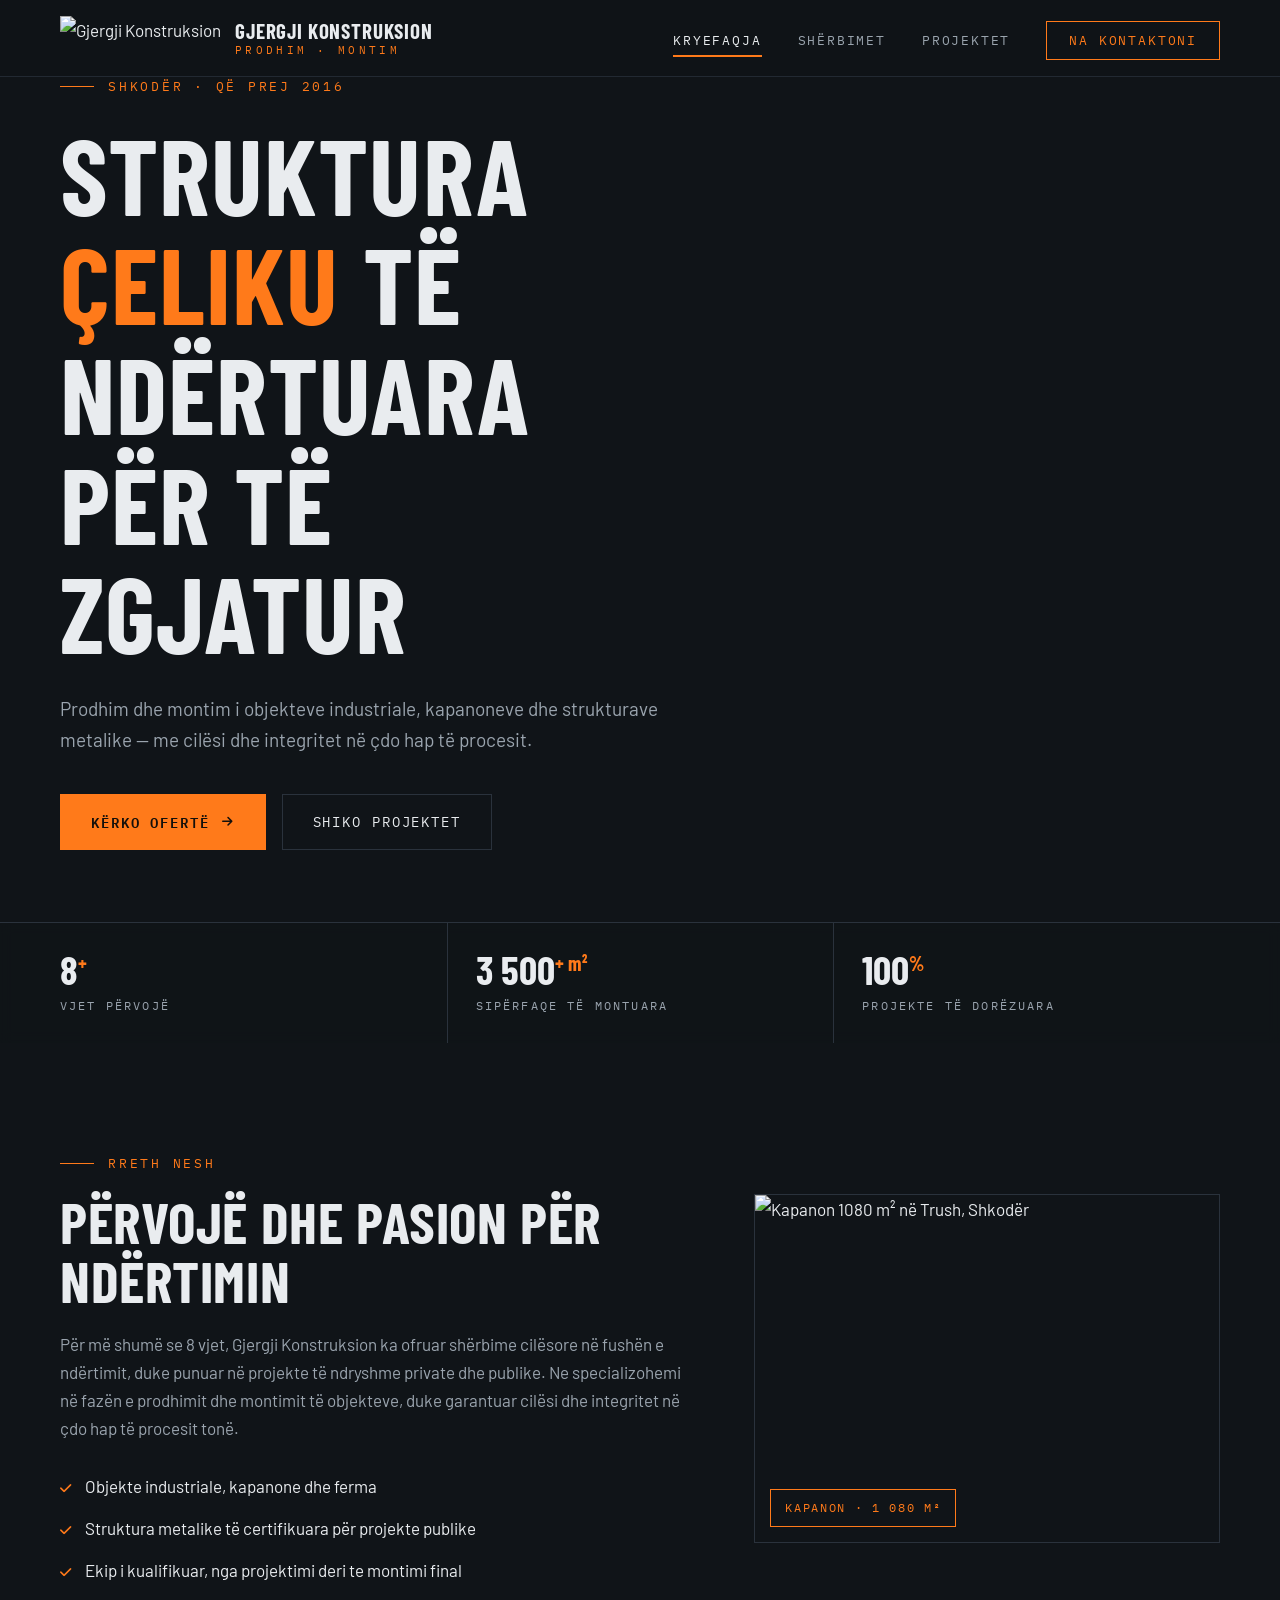
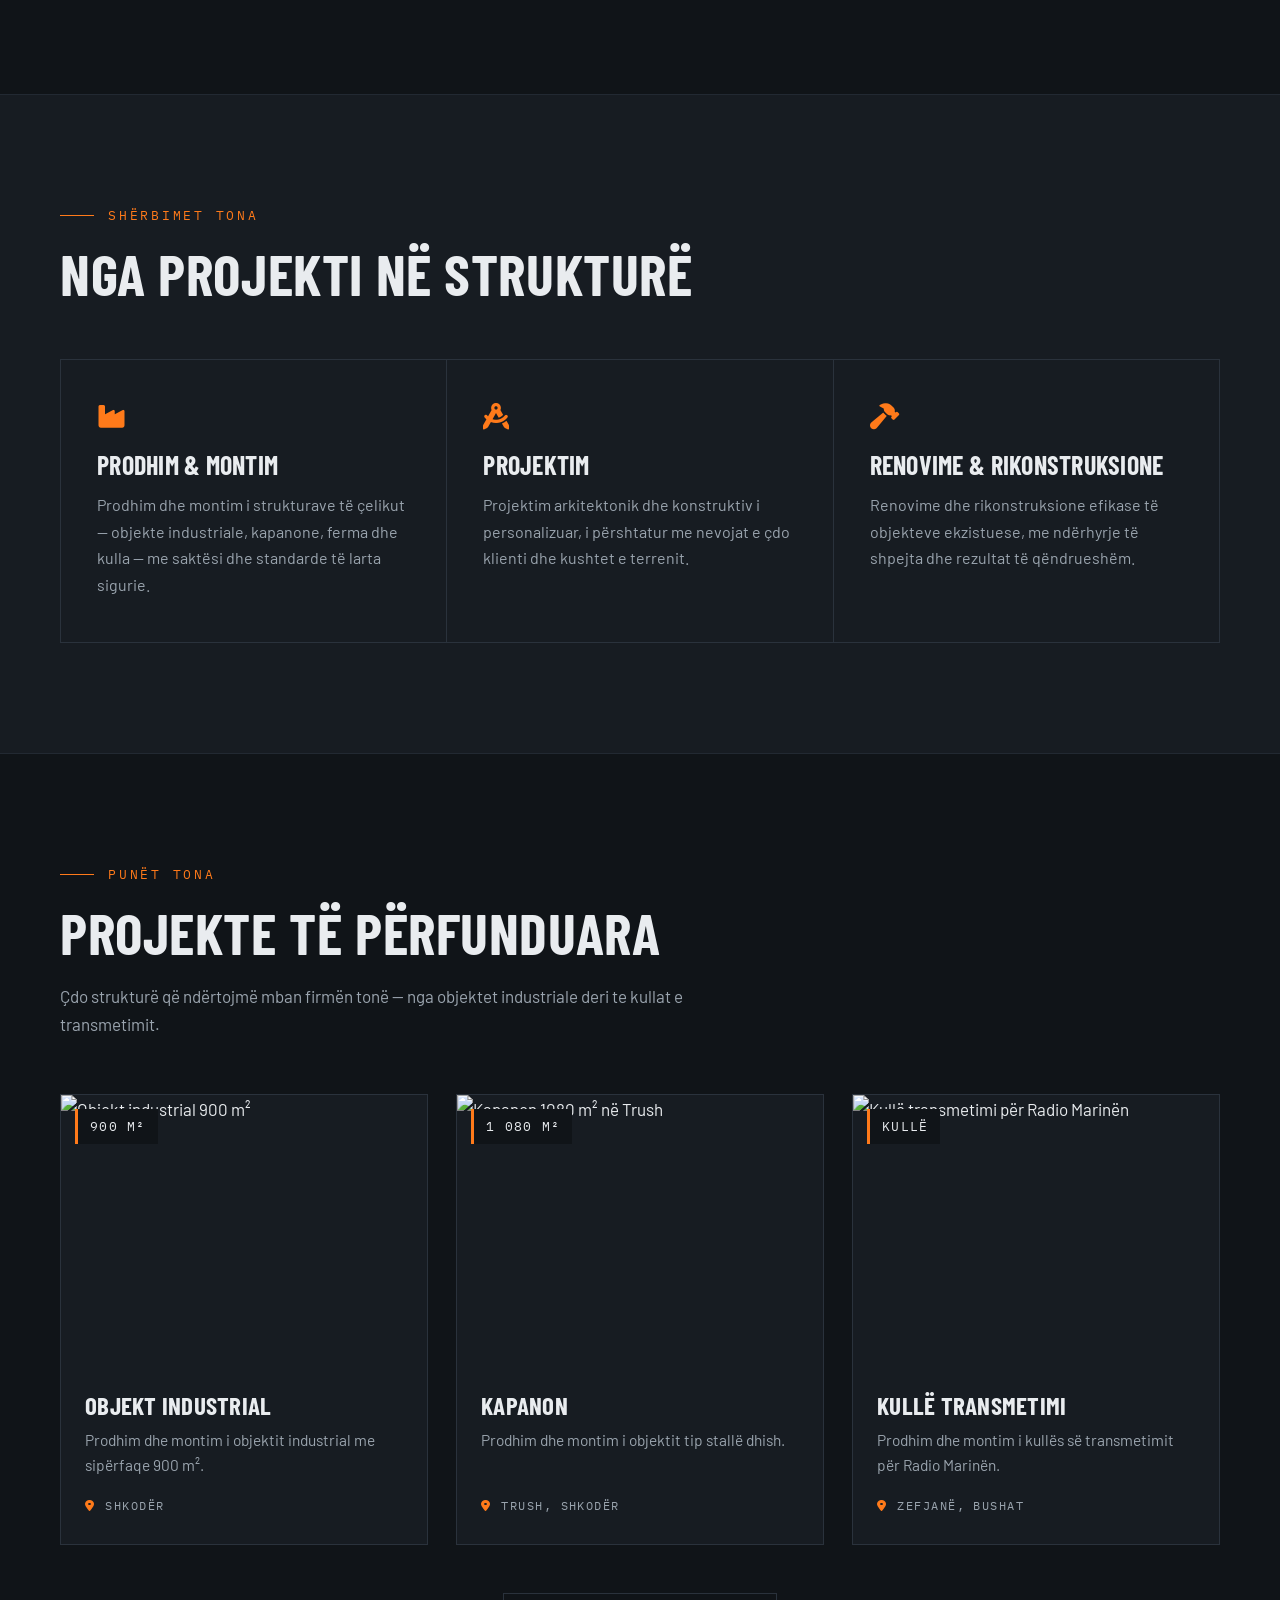
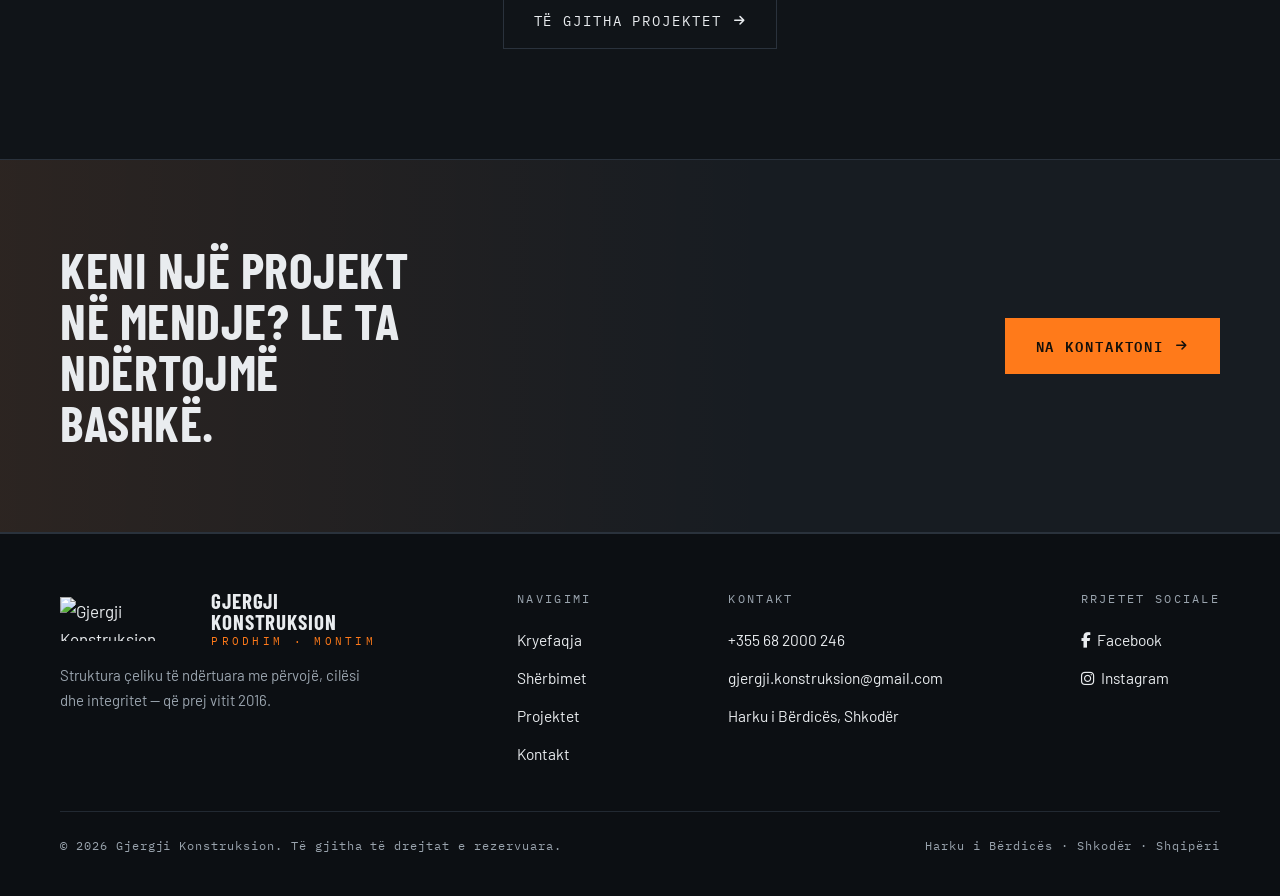
==== index.html @ b2dbdbd9 "Add files via upload" ====
<!DOCTYPE html>
<html lang="sq">
<head>
  <meta charset="UTF-8">
  <meta name="viewport" content="width=device-width, initial-scale=1.0">
  <title>Gjergji Konstruksion — Struktura Çeliku · Prodhim & Montim · Shkodër</title>
  <meta name="description" content="Gjergji Konstruksion — kompani ndërtimi me 8+ vjet përvojë në prodhimin dhe montimin e strukturave të çelikut në Shkodër dhe në gjithë Shqipërinë.">
  <link rel="icon" href="https://gjergji-konstruksion.github.io/Berdice-e-Siperme-Shkoder/logo.png">
  <link rel="preconnect" href="https://fonts.googleapis.com">
  <link rel="preconnect" href="https://fonts.gstatic.com" crossorigin>
  <link href="https://fonts.googleapis.com/css2?family=Barlow+Condensed:wght@600;700&family=Barlow:wght@400;500;600&family=IBM+Plex+Mono:wght@400;500&display=swap" rel="stylesheet">
  <link rel="stylesheet" href="https://cdnjs.cloudflare.com/ajax/libs/font-awesome/6.5.1/css/all.min.css">
  <link rel="stylesheet" href="styles.css">
</head>
<body>

<header class="site-header">
  <div class="container">
    <a class="brand" href="index.html">
      <img src="https://gjergji-konstruksion.github.io/Berdice-e-Siperme-Shkoder/logo.png" alt="Gjergji Konstruksion">
      <div class="brand-name">Gjergji Konstruksion<span>Prodhim · Montim</span></div>
    </a>
    <button class="menu-toggle" aria-label="Menu" aria-expanded="false"><i class="fas fa-bars"></i></button>
    <nav class="nav">
      <ul>
        <li><a href="index.html" class="active">Kryefaqja</a></li>
        <li><a href="index.html#sherbimet">Shërbimet</a></li>
        <li><a href="projekte.html">Projektet</a></li>
        <li><a href="kontakt.html" class="nav-cta">Na kontaktoni</a></li>
      </ul>
    </nav>
  </div>
</header>

<!-- HERO -->
<section class="hero">
  <div class="hero-bg" style="background-image:url('https://gjergji-konstruksion.github.io/Berdice-e-Siperme-Shkoder/project9.jpg')"></div>
  <div class="container hero-inner">
    <p class="eyebrow">Shkodër · Që prej 2016</p>
    <h1>Struktura <em>çeliku</em> të ndërtuara për të zgjatur</h1>
    <p class="lead">Prodhim dhe montim i objekteve industriale, kapanoneve dhe strukturave metalike — me cilësi dhe integritet në çdo hap të procesit.</p>
    <div class="hero-actions">
      <a href="kontakt.html" class="btn btn-solid">Kërko ofertë <i class="fas fa-arrow-right"></i></a>
      <a href="projekte.html" class="btn btn-ghost">Shiko projektet</a>
    </div>
  </div>
  <div class="stat-strip">
    <div class="container">
      <div class="stat"><b>8<sup>+</sup></b><span>Vjet përvojë</span></div>
      <div class="stat"><b>3 500<sup>+ m²</sup></b><span>Sipërfaqe të montuara</span></div>
      <div class="stat"><b>100<sup>%</sup></b><span>Projekte të dorëzuara</span></div>
    </div>
  </div>
</section>

<!-- ABOUT -->
<section class="section" id="rreth-nesh">
  <div class="container about-grid">
    <div class="reveal">
      <p class="eyebrow">Rreth nesh</p>
      <h2 class="section-title">Përvojë dhe pasion për ndërtimin</h2>
      <p class="lead">Për më shumë se 8 vjet, Gjergji Konstruksion ka ofruar shërbime cilësore në fushën e ndërtimit, duke punuar në projekte të ndryshme private dhe publike. Ne specializohemi në fazën e prodhimit dhe montimit të objekteve, duke garantuar cilësi dhe integritet në çdo hap të procesit tonë.</p>
      <ul class="about-points">
        <li><i class="fas fa-check"></i> Objekte industriale, kapanone dhe ferma</li>
        <li><i class="fas fa-check"></i> Struktura metalike të certifikuara për projekte publike</li>
        <li><i class="fas fa-check"></i> Ekip i kualifikuar, nga projektimi deri te montimi final</li>
      </ul>
    </div>
    <figure class="about-figure reveal">
      <img src="https://gjergji-konstruksion.github.io/Berdice-e-Siperme-Shkoder/project5.jpg" alt="Kapanon 1080 m² në Trush, Shkodër">
      <figcaption class="dim-tag">KAPANON · 1 080 M²</figcaption>
    </figure>
  </div>
</section>

<!-- SERVICES -->
<section class="section section-alt" id="sherbimet">
  <div class="container">
    <div class="section-head reveal">
      <p class="eyebrow">Shërbimet tona</p>
      <h2 class="section-title">Nga projekti në strukturë</h2>
    </div>
    <div class="services-grid">
      <article class="service reveal">
        <i class="fas fa-industry"></i>
        <h3>Prodhim & Montim</h3>
        <p>Prodhim dhe montim i strukturave të çelikut — objekte industriale, kapanone, ferma dhe kulla — me saktësi dhe standarde të larta sigurie.</p>
      </article>
      <article class="service reveal">
        <i class="fas fa-drafting-compass"></i>
        <h3>Projektim</h3>
        <p>Projektim arkitektonik dhe konstruktiv i personalizuar, i përshtatur me nevojat e çdo klienti dhe kushtet e terrenit.</p>
      </article>
      <article class="service reveal">
        <i class="fas fa-hammer"></i>
        <h3>Renovime & Rikonstruksione</h3>
        <p>Renovime dhe rikonstruksione efikase të objekteve ekzistuese, me ndërhyrje të shpejta dhe rezultat të qëndrueshëm.</p>
      </article>
    </div>
  </div>
</section>

<!-- FEATURED PROJECTS -->
<section class="section" id="projektet">
  <div class="container">
    <div class="section-head reveal">
      <p class="eyebrow">Punët tona</p>
      <h2 class="section-title">Projekte të përfunduara</h2>
      <p class="lead">Çdo strukturë që ndërtojmë mban firmën tonë — nga objektet industriale deri te kullat e transmetimit.</p>
    </div>
    <div class="projects-grid">
      <article class="project-card reveal">
        <div class="project-media">
          <img src="https://gjergji-konstruksion.github.io/Berdice-e-Siperme-Shkoder/project9.jpg" alt="Objekt industrial 900 m²">
          <span class="area-tag">900 M²</span>
        </div>
        <div class="project-body">
          <h3>Objekt Industrial</h3>
          <p>Prodhim dhe montim i objektit industrial me sipërfaqe 900 m².</p>
          <span class="project-loc"><i class="fas fa-location-dot"></i> Shkodër</span>
        </div>
      </article>
      <article class="project-card reveal">
        <div class="project-media">
          <img src="https://gjergji-konstruksion.github.io/Berdice-e-Siperme-Shkoder/project5.jpg" alt="Kapanon 1080 m² në Trush">
          <span class="area-tag">1 080 M²</span>
        </div>
        <div class="project-body">
          <h3>Kapanon</h3>
          <p>Prodhim dhe montim i objektit tip stallë dhish.</p>
          <span class="project-loc"><i class="fas fa-location-dot"></i> Trush, Shkodër</span>
        </div>
      </article>
      <article class="project-card reveal">
        <div class="project-media">
          <img src="https://gjergji-konstruksion.github.io/Berdice-e-Siperme-Shkoder/project8.jpg" alt="Kullë transmetimi për Radio Marinën">
          <span class="area-tag">KULLË</span>
        </div>
        <div class="project-body">
          <h3>Kullë Transmetimi</h3>
          <p>Prodhim dhe montim i kullës së transmetimit për Radio Marinën.</p>
          <span class="project-loc"><i class="fas fa-location-dot"></i> Zefjanë, Bushat</span>
        </div>
      </article>
    </div>
    <div class="projects-more reveal">
      <a href="projekte.html" class="btn btn-ghost">Të gjitha projektet <i class="fas fa-arrow-right"></i></a>
    </div>
  </div>
</section>

<!-- CTA -->
<section class="cta-band">
  <div class="container reveal">
    <h2>Keni një projekt në mendje? Le ta ndërtojmë bashkë.</h2>
    <a href="kontakt.html" class="btn btn-solid">Na kontaktoni <i class="fas fa-arrow-right"></i></a>
  </div>
</section>

<!-- FOOTER -->
<footer class="site-footer">
  <div class="container">
    <div class="footer-grid">
      <div class="footer-brand">
        <a class="brand" href="index.html">
          <img src="https://gjergji-konstruksion.github.io/Berdice-e-Siperme-Shkoder/logo.png" alt="Gjergji Konstruksion">
          <div class="brand-name">Gjergji Konstruksion<span>Prodhim · Montim</span></div>
        </a>
        <p>Struktura çeliku të ndërtuara me përvojë, cilësi dhe integritet — që prej vitit 2016.</p>
      </div>
      <div class="footer-col">
        <small>Navigimi</small>
        <ul>
          <li><a href="index.html">Kryefaqja</a></li>
          <li><a href="index.html#sherbimet">Shërbimet</a></li>
          <li><a href="projekte.html">Projektet</a></li>
          <li><a href="kontakt.html">Kontakt</a></li>
        </ul>
      </div>
      <div class="footer-col">
        <small>Kontakt</small>
        <ul>
          <li><a href="tel:+355682000246">+355 68 2000 246</a></li>
          <li><a href="mailto:gjergji.konstruksion@gmail.com">gjergji.konstruksion@gmail.com</a></li>
          <li><a href="https://maps.app.goo.gl/" onclick="return true">Harku i Bërdicës, Shkodër</a></li>
        </ul>
      </div>
      <div class="footer-col">
        <small>Rrjetet sociale</small>
        <ul>
          <li><a href="https://www.facebook.com/gjergji.konstruksion.3/" target="_blank" rel="noopener"><i class="fab fa-facebook-f"></i>&nbsp;&nbsp;Facebook</a></li>
          <li><a href="https://www.instagram.com/gjergji_konstruksion" target="_blank" rel="noopener"><i class="fab fa-instagram"></i>&nbsp;&nbsp;Instagram</a></li>
        </ul>
      </div>
    </div>
    <div class="footer-bottom">
      <span>© 2026 Gjergji Konstruksion. Të gjitha të drejtat e rezervuara.</span>
      <span>Harku i Bërdicës · Shkodër · Shqipëri</span>
    </div>
  </div>
</footer>

<script src="main.js" defer></script>
</body>
</html>
---- styles.css ----
/* ============================================================
   GJERGJI KONSTRUKSION — Dark Industrial Design System
   ============================================================ */
:root {
  --bg: #101418;
  --surface: #171c22;
  --surface-2: #1e252d;
  --line: #2a323c;
  --line-soft: #222932;
  --text: #e9ecef;
  --muted: #9aa4ae;
  --accent: #ff7a1a;
  --accent-soft: rgba(255, 122, 26, 0.12);
  --mono: 'IBM Plex Mono', ui-monospace, monospace;
  --display: 'Barlow Condensed', sans-serif;
  --body: 'Barlow', sans-serif;
  --container: 1160px;
  --radius: 4px;
}

* { margin: 0; padding: 0; box-sizing: border-box; }

html { scroll-behavior: smooth; }

body {
  background: var(--bg);
  color: var(--text);
  font-family: var(--body);
  font-size: 17px;
  line-height: 1.65;
  -webkit-font-smoothing: antialiased;
}

img { display: block; max-width: 100%; }
a { color: inherit; text-decoration: none; }
ul { list-style: none; }

.container {
  width: min(var(--container), calc(100% - 48px));
  margin-inline: auto;
}

::selection { background: var(--accent); color: #14100b; }

/* ---------- Utility type ---------- */
.eyebrow {
  font-family: var(--mono);
  font-size: 12.5px;
  letter-spacing: 0.22em;
  text-transform: uppercase;
  color: var(--accent);
  display: flex;
  align-items: center;
  gap: 14px;
  margin-bottom: 18px;
}
.eyebrow::before {
  content: "";
  width: 34px;
  height: 1px;
  background: var(--accent);
}

h1, h2, h3 {
  font-family: var(--display);
  text-transform: uppercase;
  line-height: 1.02;
  letter-spacing: 0.01em;
  font-weight: 700;
}

.section-title {
  font-size: clamp(38px, 5vw, 58px);
  margin-bottom: 20px;
}

.lead { color: var(--muted); max-width: 640px; }

/* ---------- Header ---------- */
.site-header {
  position: fixed;
  inset: 0 0 auto 0;
  z-index: 100;
  background: rgba(16, 20, 24, 0.86);
  backdrop-filter: blur(12px);
  border-bottom: 1px solid var(--line-soft);
}
.site-header .container {
  display: flex;
  align-items: center;
  justify-content: space-between;
  height: 76px;
}
.brand {
  display: flex;
  align-items: center;
  gap: 14px;
}
.brand img { height: 44px; width: auto; }
.brand-name {
  font-family: var(--display);
  font-weight: 700;
  font-size: 21px;
  text-transform: uppercase;
  letter-spacing: 0.04em;
  line-height: 1;
}
.brand-name span { display: block; font-size: 11px; font-family: var(--mono); font-weight: 400; letter-spacing: 0.3em; color: var(--accent); margin-top: 4px; }

.nav ul { display: flex; gap: 36px; align-items: center; }
.nav a {
  font-family: var(--mono);
  font-size: 13px;
  letter-spacing: 0.14em;
  text-transform: uppercase;
  color: var(--muted);
  padding: 6px 0;
  border-bottom: 2px solid transparent;
  transition: color 0.2s, border-color 0.2s;
}
.nav a:hover { color: var(--text); }
.nav a.active { color: var(--text); border-color: var(--accent); }
.nav .nav-cta {
  border: 1px solid var(--accent);
  color: var(--accent);
  padding: 10px 22px;
  transition: background 0.2s, color 0.2s;
}
.nav .nav-cta:hover { background: var(--accent); color: #14100b; }

.menu-toggle {
  display: none;
  background: none;
  border: 1px solid var(--line);
  color: var(--text);
  width: 44px;
  height: 44px;
  cursor: pointer;
  font-size: 18px;
}

/* ---------- Buttons ---------- */
.btn {
  display: inline-flex;
  align-items: center;
  gap: 12px;
  font-family: var(--mono);
  font-size: 13.5px;
  letter-spacing: 0.14em;
  text-transform: uppercase;
  padding: 16px 30px;
  border: 1px solid var(--accent);
  transition: transform 0.18s, background 0.2s, color 0.2s;
}
.btn-solid { background: var(--accent); color: #14100b; font-weight: 600; }
.btn-solid:hover { transform: translateY(-2px); background: #ff8c3d; }
.btn-ghost { color: var(--text); border-color: var(--line); }
.btn-ghost:hover { border-color: var(--accent); color: var(--accent); }
.btn i { font-size: 12px; }

/* ---------- Hero ---------- */
.hero {
  min-height: 100svh;
  display: flex;
  flex-direction: column;
  justify-content: flex-end;
  position: relative;
  isolation: isolate;
  padding-top: 76px;
}
.hero-bg {
  position: absolute;
  inset: 0;
  z-index: -2;
  background-size: cover;
  background-position: center;
  filter: saturate(0.82) contrast(1.05);
}
.hero::after {
  content: "";
  position: absolute;
  inset: 0;
  z-index: -1;
  background:
    linear-gradient(180deg, rgba(16,20,24,0.55) 0%, rgba(16,20,24,0.35) 40%, rgba(16,20,24,0.96) 88%),
    linear-gradient(90deg, rgba(16,20,24,0.72) 0%, rgba(16,20,24,0.1) 70%);
}
.hero-inner { padding-bottom: 0; }
.hero .eyebrow { margin-bottom: 22px; }
.hero h1 {
  font-size: clamp(52px, 8.4vw, 108px);
  max-width: 11ch;
}
.hero h1 em {
  font-style: normal;
  color: var(--accent);
}
.hero p.lead { margin: 26px 0 38px; font-size: 19px; }
.hero-actions { display: flex; gap: 16px; flex-wrap: wrap; margin-bottom: 72px; }

/* Stat strip — shop-drawing style */
.stat-strip {
  border-top: 1px solid var(--line);
  background: rgba(16,20,24,0.6);
  backdrop-filter: blur(6px);
}
.stat-strip .container {
  display: grid;
  grid-template-columns: repeat(3, 1fr);
}
.stat {
  padding: 26px 0;
  border-left: 1px solid var(--line);
  padding-left: 28px;
}
.stat:first-child { border-left: none; padding-left: 0; }
.stat b {
  font-family: var(--display);
  font-weight: 700;
  font-size: 40px;
  line-height: 1;
  display: block;
}
.stat b sup { font-size: 0.5em; color: var(--accent); }
.stat span {
  font-family: var(--mono);
  font-size: 12px;
  letter-spacing: 0.18em;
  text-transform: uppercase;
  color: var(--muted);
}

/* ---------- Sections ---------- */
.section { padding: 110px 0; }
.section-alt { background: var(--surface); border-block: 1px solid var(--line-soft); }
.section-head { margin-bottom: 56px; }

/* ---------- About ---------- */
.about-grid {
  display: grid;
  grid-template-columns: 1.15fr 0.85fr;
  gap: 64px;
  align-items: center;
}
.about-grid .lead { max-width: none; margin-bottom: 22px; }
.about-points { margin-top: 30px; display: grid; gap: 14px; }
.about-points li {
  display: flex;
  gap: 14px;
  align-items: baseline;
  color: var(--text);
}
.about-points i { color: var(--accent); font-size: 13px; }
.about-figure { position: relative; }
.about-figure img {
  width: 100%;
  aspect-ratio: 4 / 3;
  object-fit: cover;
  border: 1px solid var(--line);
}
.dim-tag {
  position: absolute;
  bottom: 16px;
  left: 16px;
  background: var(--bg);
  border: 1px solid var(--accent);
  color: var(--accent);
  font-family: var(--mono);
  font-size: 12px;
  letter-spacing: 0.14em;
  padding: 8px 14px;
}

/* ---------- Services ---------- */
.services-grid {
  display: grid;
  grid-template-columns: repeat(3, 1fr);
  gap: 1px;
  background: var(--line);
  border: 1px solid var(--line);
}
.service {
  background: var(--surface);
  padding: 44px 36px;
  transition: background 0.25s;
  position: relative;
  overflow: hidden;
}
.service:hover { background: var(--surface-2); }
.service::before {
  content: "";
  position: absolute;
  top: 0; left: 0;
  width: 0; height: 3px;
  background: var(--accent);
  transition: width 0.3s;
}
.service:hover::before { width: 100%; }
.service i {
  font-size: 26px;
  color: var(--accent);
  margin-bottom: 22px;
  display: block;
}
.service h3 { font-size: 26px; margin-bottom: 14px; }
.service p { color: var(--muted); font-size: 16px; }

/* ---------- Projects ---------- */
.projects-grid {
  display: grid;
  grid-template-columns: repeat(3, 1fr);
  gap: 28px;
}
.project-card {
  background: var(--surface);
  border: 1px solid var(--line);
  overflow: hidden;
  display: flex;
  flex-direction: column;
  transition: transform 0.22s, border-color 0.22s;
}
.project-card:hover { transform: translateY(-5px); border-color: var(--accent); }
.project-media { position: relative; overflow: hidden; }
.project-media img {
  width: 100%;
  aspect-ratio: 4 / 3;
  object-fit: cover;
  transition: transform 0.5s;
}
.project-card:hover .project-media img { transform: scale(1.05); }
.area-tag {
  position: absolute;
  top: 14px;
  left: 14px;
  background: var(--bg);
  border-left: 3px solid var(--accent);
  font-family: var(--mono);
  font-size: 12.5px;
  letter-spacing: 0.1em;
  padding: 7px 12px;
  color: var(--text);
}
.project-body { padding: 24px 24px 28px; flex: 1; display: flex; flex-direction: column; }
.project-body h3 { font-size: 25px; margin-bottom: 8px; }
.project-body p { color: var(--muted); font-size: 15.5px; flex: 1; }
.project-loc {
  margin-top: 18px;
  font-family: var(--mono);
  font-size: 12px;
  letter-spacing: 0.12em;
  text-transform: uppercase;
  color: var(--muted);
  display: flex;
  align-items: center;
  gap: 10px;
}
.project-loc i { color: var(--accent); }
.projects-more { margin-top: 48px; text-align: center; }

/* ---------- CTA band ---------- */
.cta-band {
  background:
    linear-gradient(90deg, rgba(255,122,26,0.09), transparent 60%),
    var(--surface);
  border-block: 1px solid var(--line);
  padding: 84px 0;
}
.cta-band .container {
  display: flex;
  align-items: center;
  justify-content: space-between;
  gap: 40px;
  flex-wrap: wrap;
}
.cta-band h2 { font-size: clamp(32px, 4.4vw, 50px); max-width: 16ch; }
.cta-band .btn-solid { flex-shrink: 0; }

/* ---------- Contact page ---------- */
.contact-grid {
  display: grid;
  grid-template-columns: 0.9fr 1.1fr;
  gap: 1px;
  background: var(--line);
  border: 1px solid var(--line);
}
.contact-panel { background: var(--surface); padding: 52px 46px; }
.contact-list { display: grid; gap: 8px; margin-top: 34px; }
.contact-item {
  display: flex;
  gap: 20px;
  align-items: flex-start;
  padding: 20px 0;
  border-bottom: 1px solid var(--line-soft);
}
.contact-item:last-child { border-bottom: none; }
.contact-item i {
  color: var(--accent);
  font-size: 18px;
  width: 24px;
  text-align: center;
  margin-top: 4px;
}
.contact-item small {
  display: block;
  font-family: var(--mono);
  font-size: 11.5px;
  letter-spacing: 0.18em;
  text-transform: uppercase;
  color: var(--muted);
  margin-bottom: 4px;
}
.contact-item a, .contact-item p { font-size: 18px; font-weight: 500; transition: color 0.2s; }
.contact-item a:hover { color: var(--accent); }
.socials { display: flex; gap: 14px; margin-top: 36px; }
.socials a {
  width: 48px; height: 48px;
  border: 1px solid var(--line);
  display: grid;
  place-items: center;
  font-size: 17px;
  color: var(--muted);
  transition: all 0.2s;
}
.socials a:hover { border-color: var(--accent); color: var(--accent); transform: translateY(-3px); }
.map-panel { background: var(--surface); min-height: 480px; }
.map-panel iframe {
  width: 100%;
  height: 100%;
  min-height: 480px;
  border: 0;
  filter: grayscale(1) invert(0.9) contrast(0.9);
}

/* ---------- Page hero (inner pages) ---------- */
.page-hero {
  padding: 190px 0 90px;
  background:
    linear-gradient(180deg, rgba(255,122,26,0.05), transparent 55%),
    var(--bg);
  border-bottom: 1px solid var(--line-soft);
}
.page-hero h1 { font-size: clamp(46px, 6.4vw, 84px); }
.page-hero .lead { margin-top: 20px; }

/* ---------- Footer ---------- */
.site-footer {
  border-top: 1px solid var(--line);
  padding: 56px 0 40px;
  background: #0c0f13;
}
.footer-grid {
  display: flex;
  justify-content: space-between;
  align-items: flex-start;
  gap: 40px;
  flex-wrap: wrap;
  margin-bottom: 44px;
}
.footer-brand { max-width: 320px; }
.footer-brand .brand { margin-bottom: 16px; }
.footer-brand p { color: var(--muted); font-size: 15px; }
.footer-col small {
  display: block;
  font-family: var(--mono);
  font-size: 11.5px;
  letter-spacing: 0.2em;
  text-transform: uppercase;
  color: var(--muted);
  margin-bottom: 16px;
}
.footer-col ul { display: grid; gap: 10px; }
.footer-col a { color: var(--text); font-size: 15.5px; transition: color 0.2s; }
.footer-col a:hover { color: var(--accent); }
.footer-bottom {
  border-top: 1px solid var(--line-soft);
  padding-top: 24px;
  display: flex;
  justify-content: space-between;
  gap: 16px;
  flex-wrap: wrap;
  font-family: var(--mono);
  font-size: 12px;
  letter-spacing: 0.08em;
  color: var(--muted);
}

/* ---------- Reveal animation ---------- */
.reveal { opacity: 0; transform: translateY(22px); transition: opacity 0.6s ease, transform 0.6s ease; }
.reveal.in { opacity: 1; transform: none; }
@media (prefers-reduced-motion: reduce) {
  .reveal { opacity: 1; transform: none; transition: none; }
  html { scroll-behavior: auto; }
}

/* ---------- Responsive ---------- */
@media (max-width: 960px) {
  .about-grid, .contact-grid { grid-template-columns: 1fr; }
  .services-grid { grid-template-columns: 1fr; }
  .projects-grid { grid-template-columns: repeat(2, 1fr); }
  .map-panel { min-height: 380px; }
}
@media (max-width: 720px) {
  .menu-toggle { display: grid; place-items: center; }
  .nav {
    position: fixed;
    top: 76px; left: 0; right: 0;
    background: #0c0f13;
    border-bottom: 1px solid var(--line);
    transform: translateY(-130%);
    transition: transform 0.3s;
  }
  .nav.open { transform: none; }
  .nav ul { flex-direction: column; gap: 0; padding: 12px 24px 24px; align-items: stretch; }
  .nav a { display: block; padding: 14px 0; border-bottom: 1px solid var(--line-soft); }
  .nav .nav-cta { text-align: center; margin-top: 14px; border-bottom: 1px solid var(--accent); }
  .projects-grid { grid-template-columns: 1fr; }
  .stat-strip .container { grid-template-columns: 1fr; }
  .stat { border-left: none; padding-left: 0; border-top: 1px solid var(--line-soft); padding-block: 18px; }
  .stat:first-child { border-top: none; }
  .contact-panel { padding: 36px 26px; }
  .section { padding: 80px 0; }
}
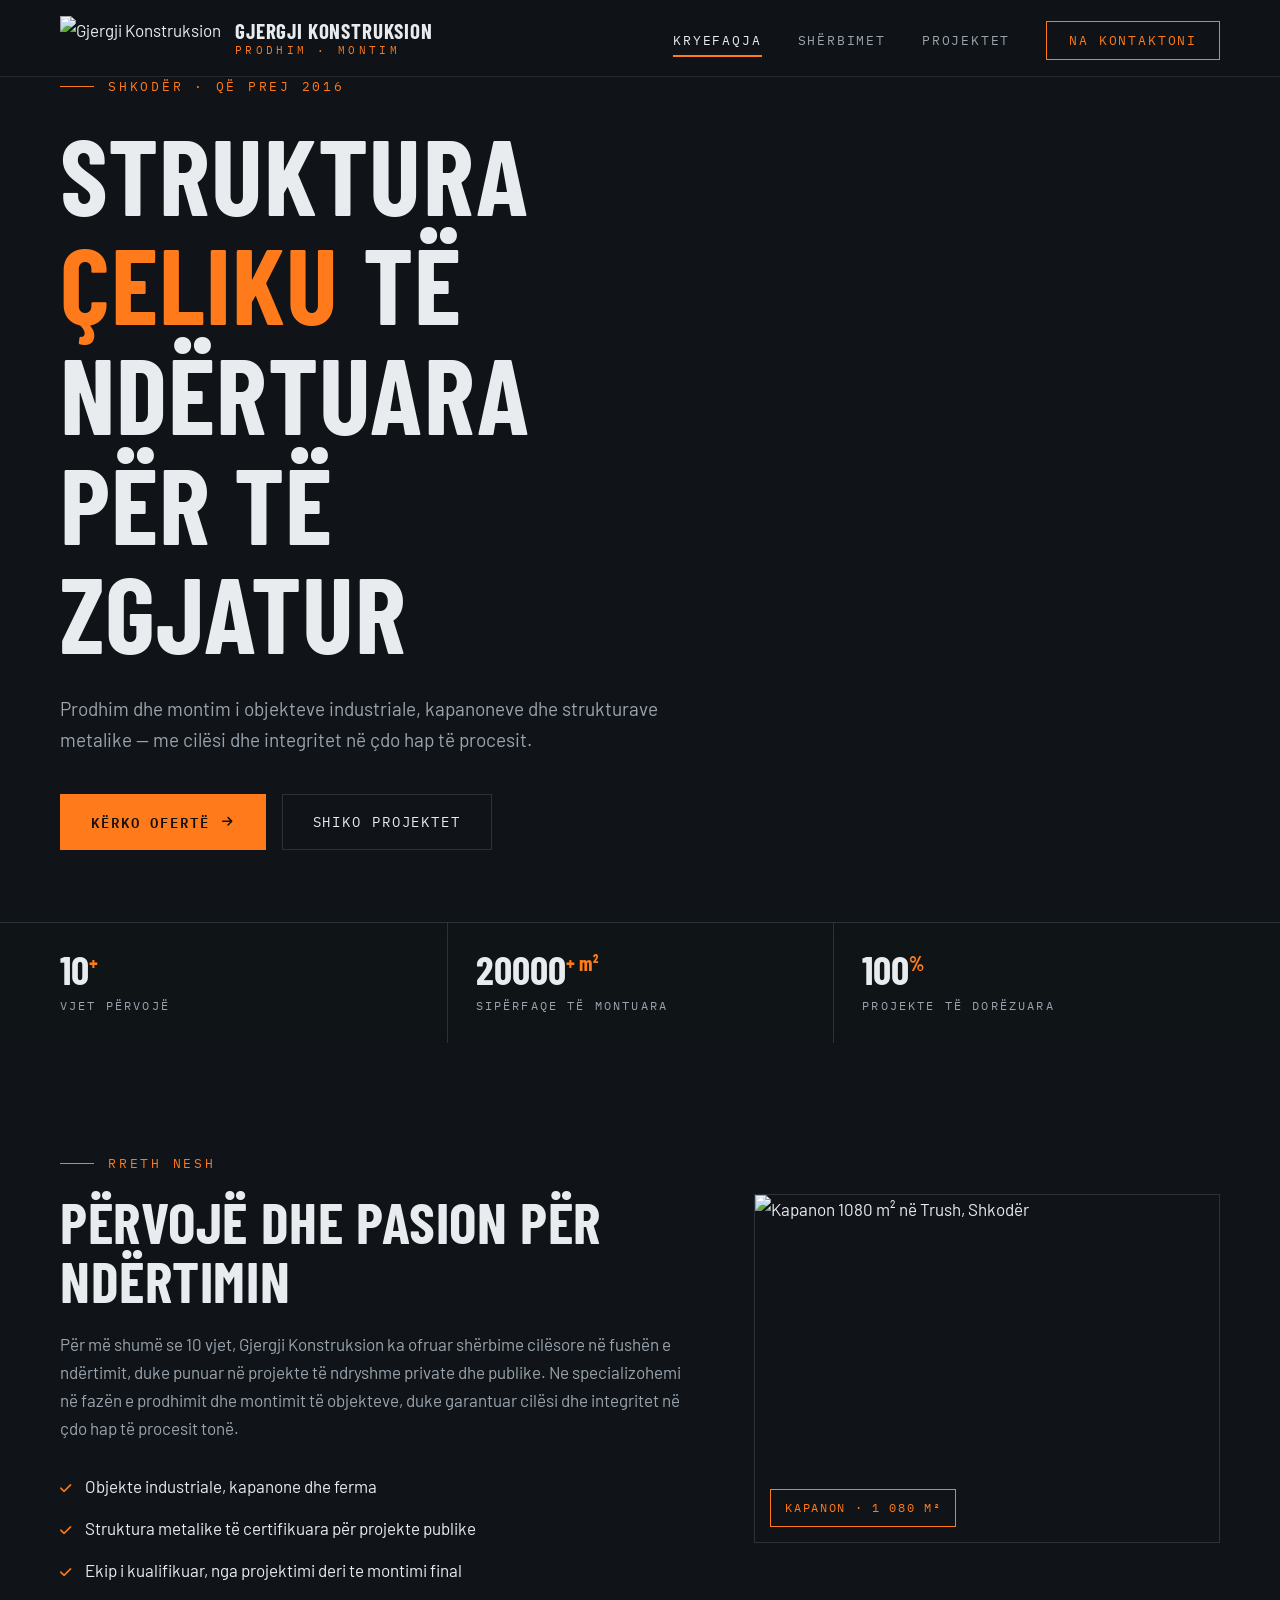
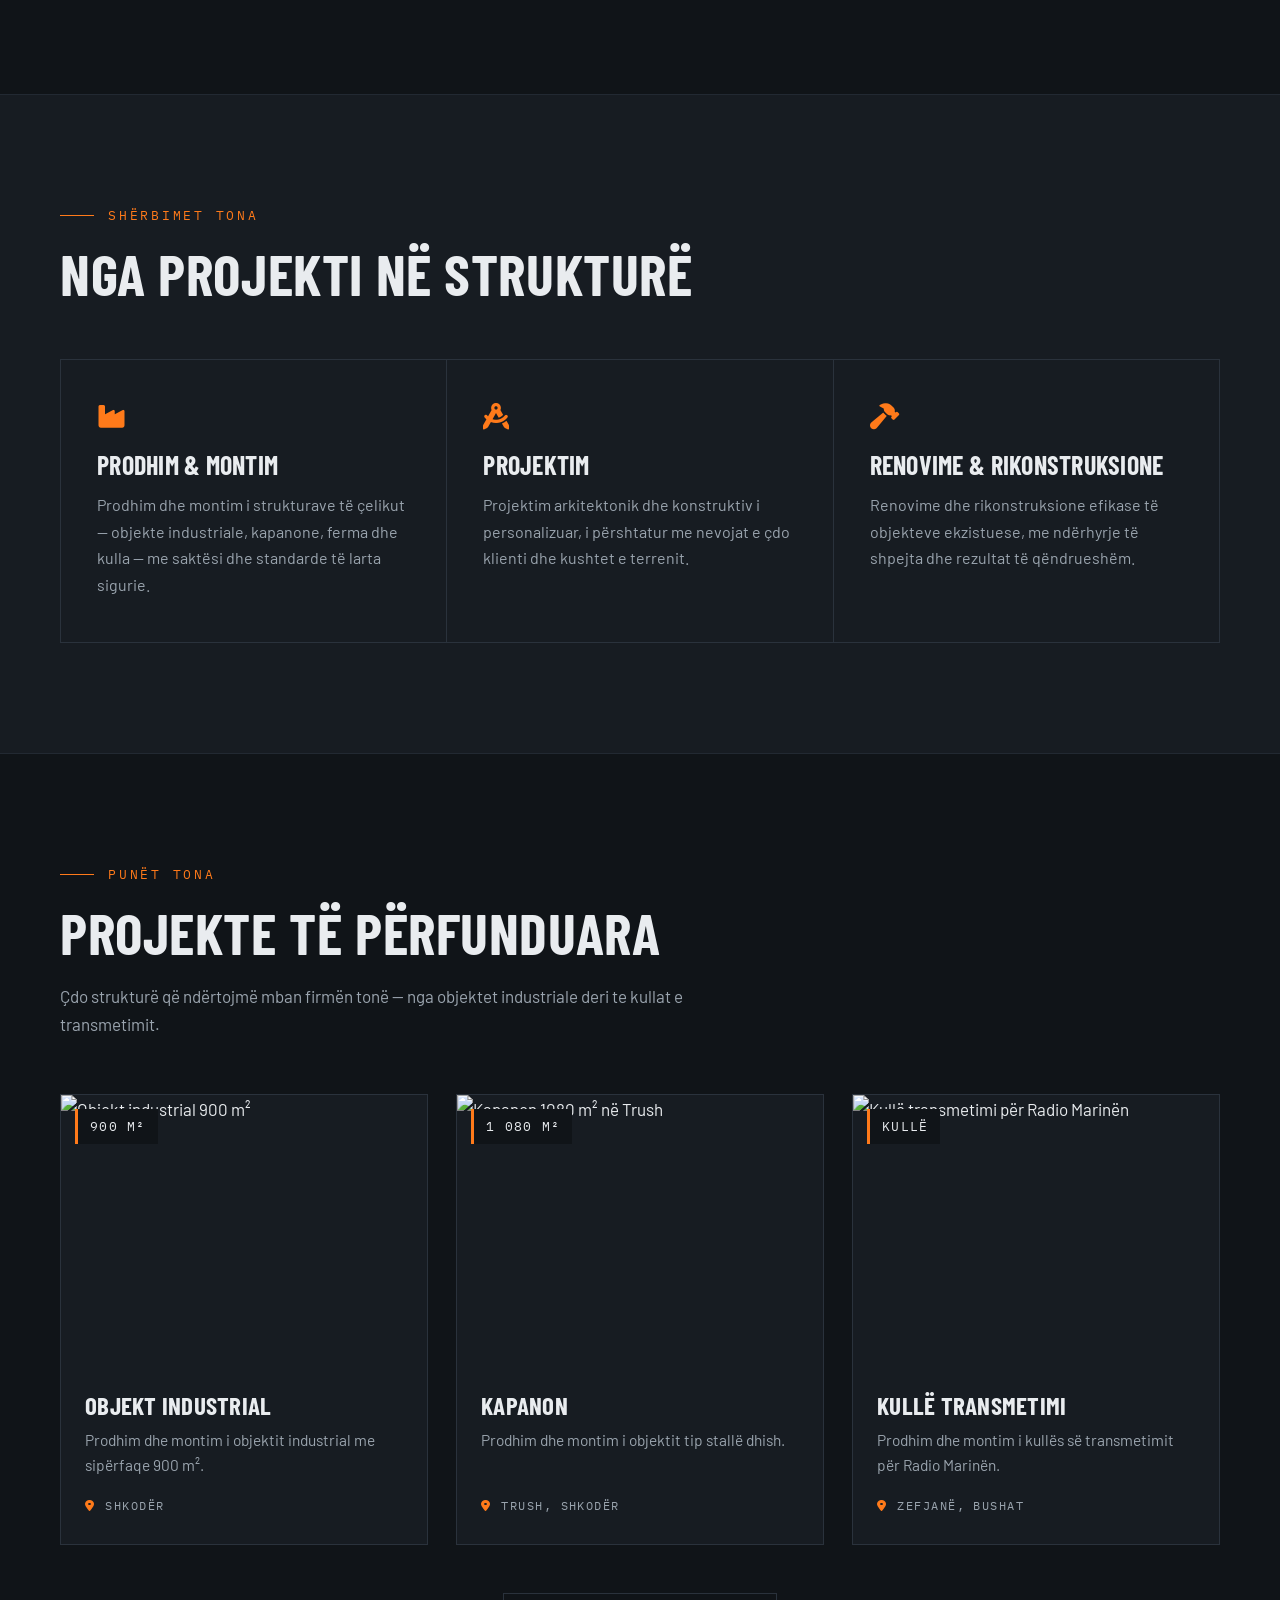
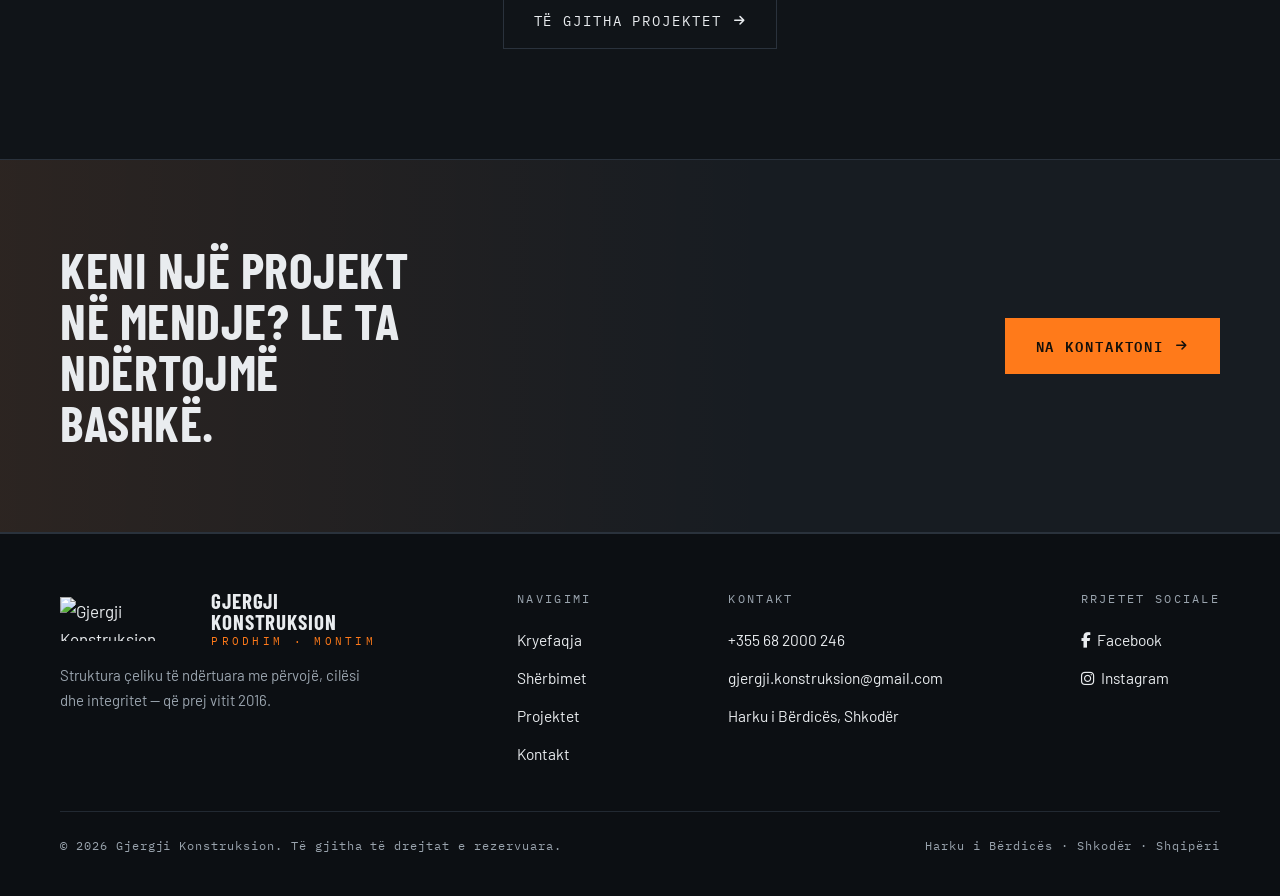
==== commit c21b627f: "Update experience years and area in index.html" ====
--- a/index.html
+++ b/index.html
@@ -46,8 +46,8 @@
   </div>
   <div class="stat-strip">
     <div class="container">
-      <div class="stat"><b>8<sup>+</sup></b><span>Vjet përvojë</span></div>
-      <div class="stat"><b>3 500<sup>+ m²</sup></b><span>Sipërfaqe të montuara</span></div>
+      <div class="stat"><b>10<sup>+</sup></b><span>Vjet përvojë</span></div>
+      <div class="stat"><b>20000<sup>+ m²</sup></b><span>Sipërfaqe të montuara</span></div>
       <div class="stat"><b>100<sup>%</sup></b><span>Projekte të dorëzuara</span></div>
     </div>
   </div>
@@ -59,7 +59,7 @@
     <div class="reveal">
       <p class="eyebrow">Rreth nesh</p>
       <h2 class="section-title">Përvojë dhe pasion për ndërtimin</h2>
-      <p class="lead">Për më shumë se 8 vjet, Gjergji Konstruksion ka ofruar shërbime cilësore në fushën e ndërtimit, duke punuar në projekte të ndryshme private dhe publike. Ne specializohemi në fazën e prodhimit dhe montimit të objekteve, duke garantuar cilësi dhe integritet në çdo hap të procesit tonë.</p>
+      <p class="lead">Për më shumë se 10 vjet, Gjergji Konstruksion ka ofruar shërbime cilësore në fushën e ndërtimit, duke punuar në projekte të ndryshme private dhe publike. Ne specializohemi në fazën e prodhimit dhe montimit të objekteve, duke garantuar cilësi dhe integritet në çdo hap të procesit tonë.</p>
       <ul class="about-points">
         <li><i class="fas fa-check"></i> Objekte industriale, kapanone dhe ferma</li>
         <li><i class="fas fa-check"></i> Struktura metalike të certifikuara për projekte publike</li>
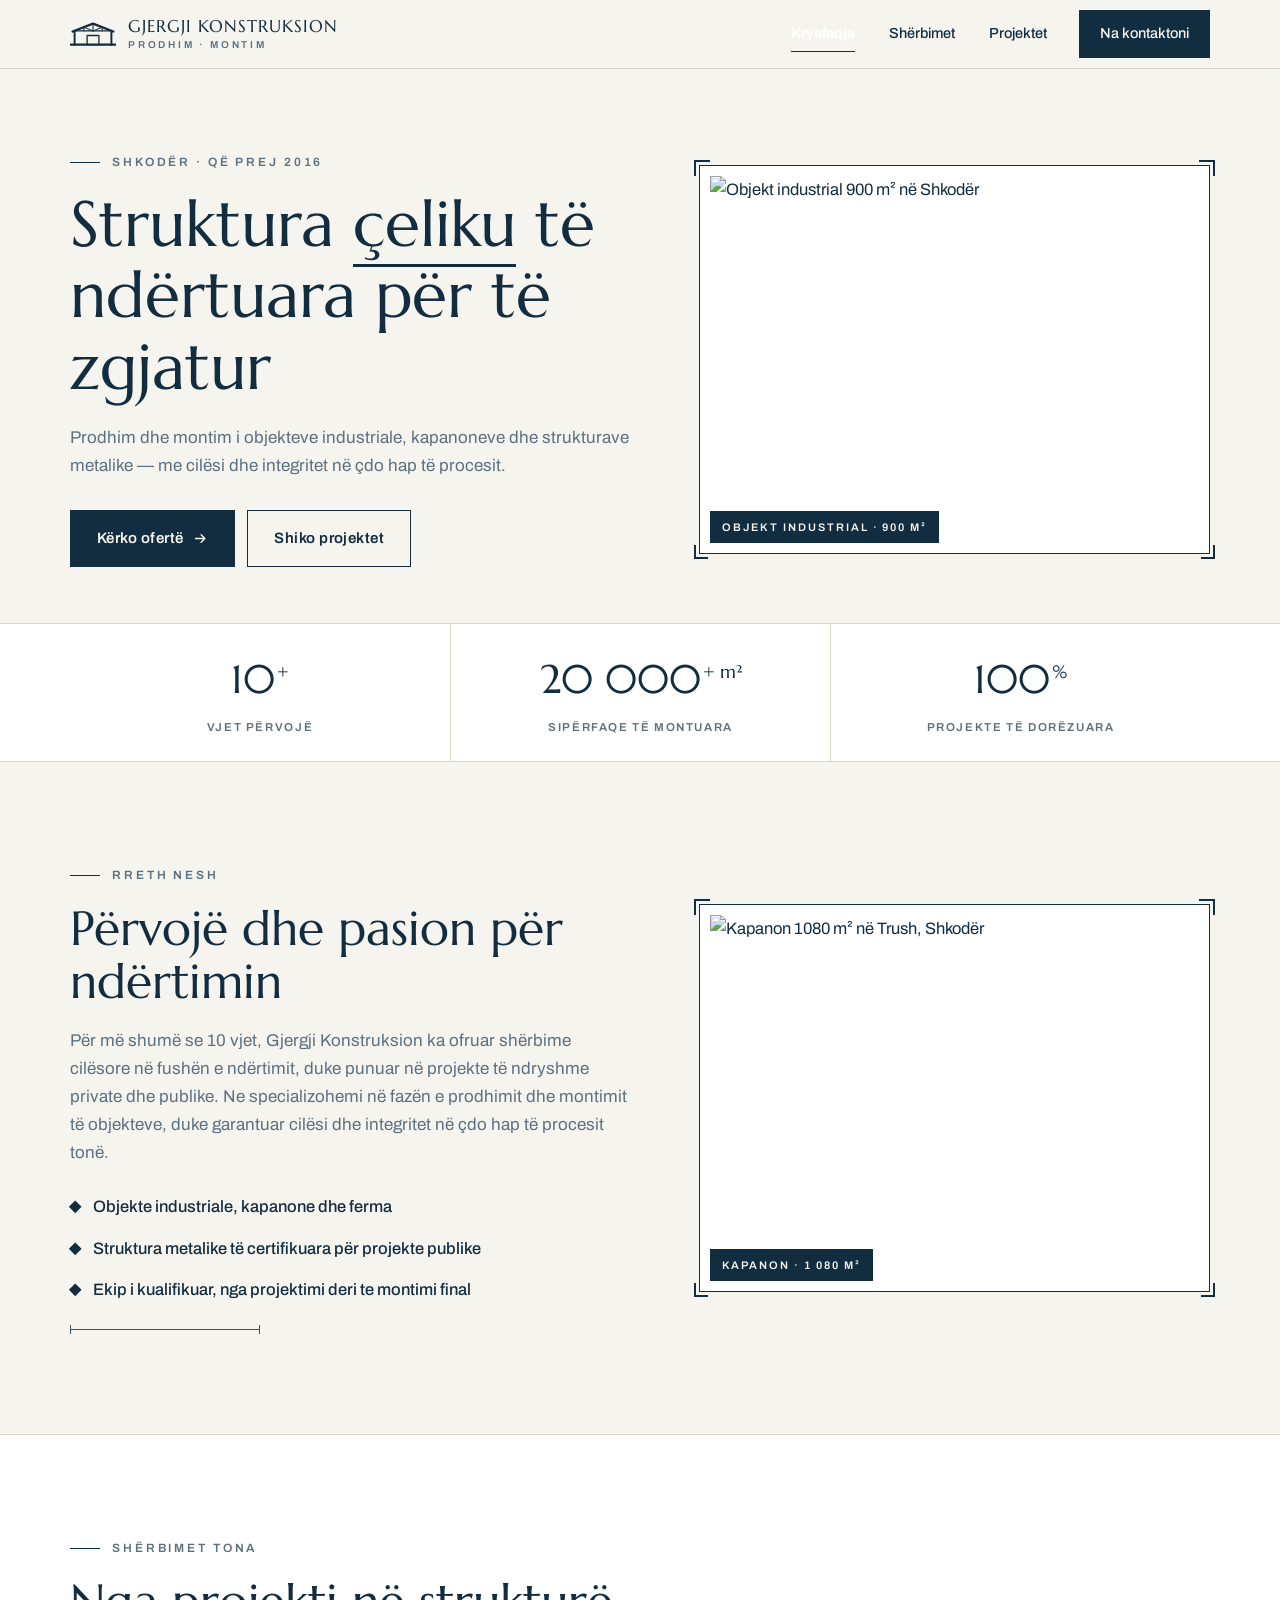
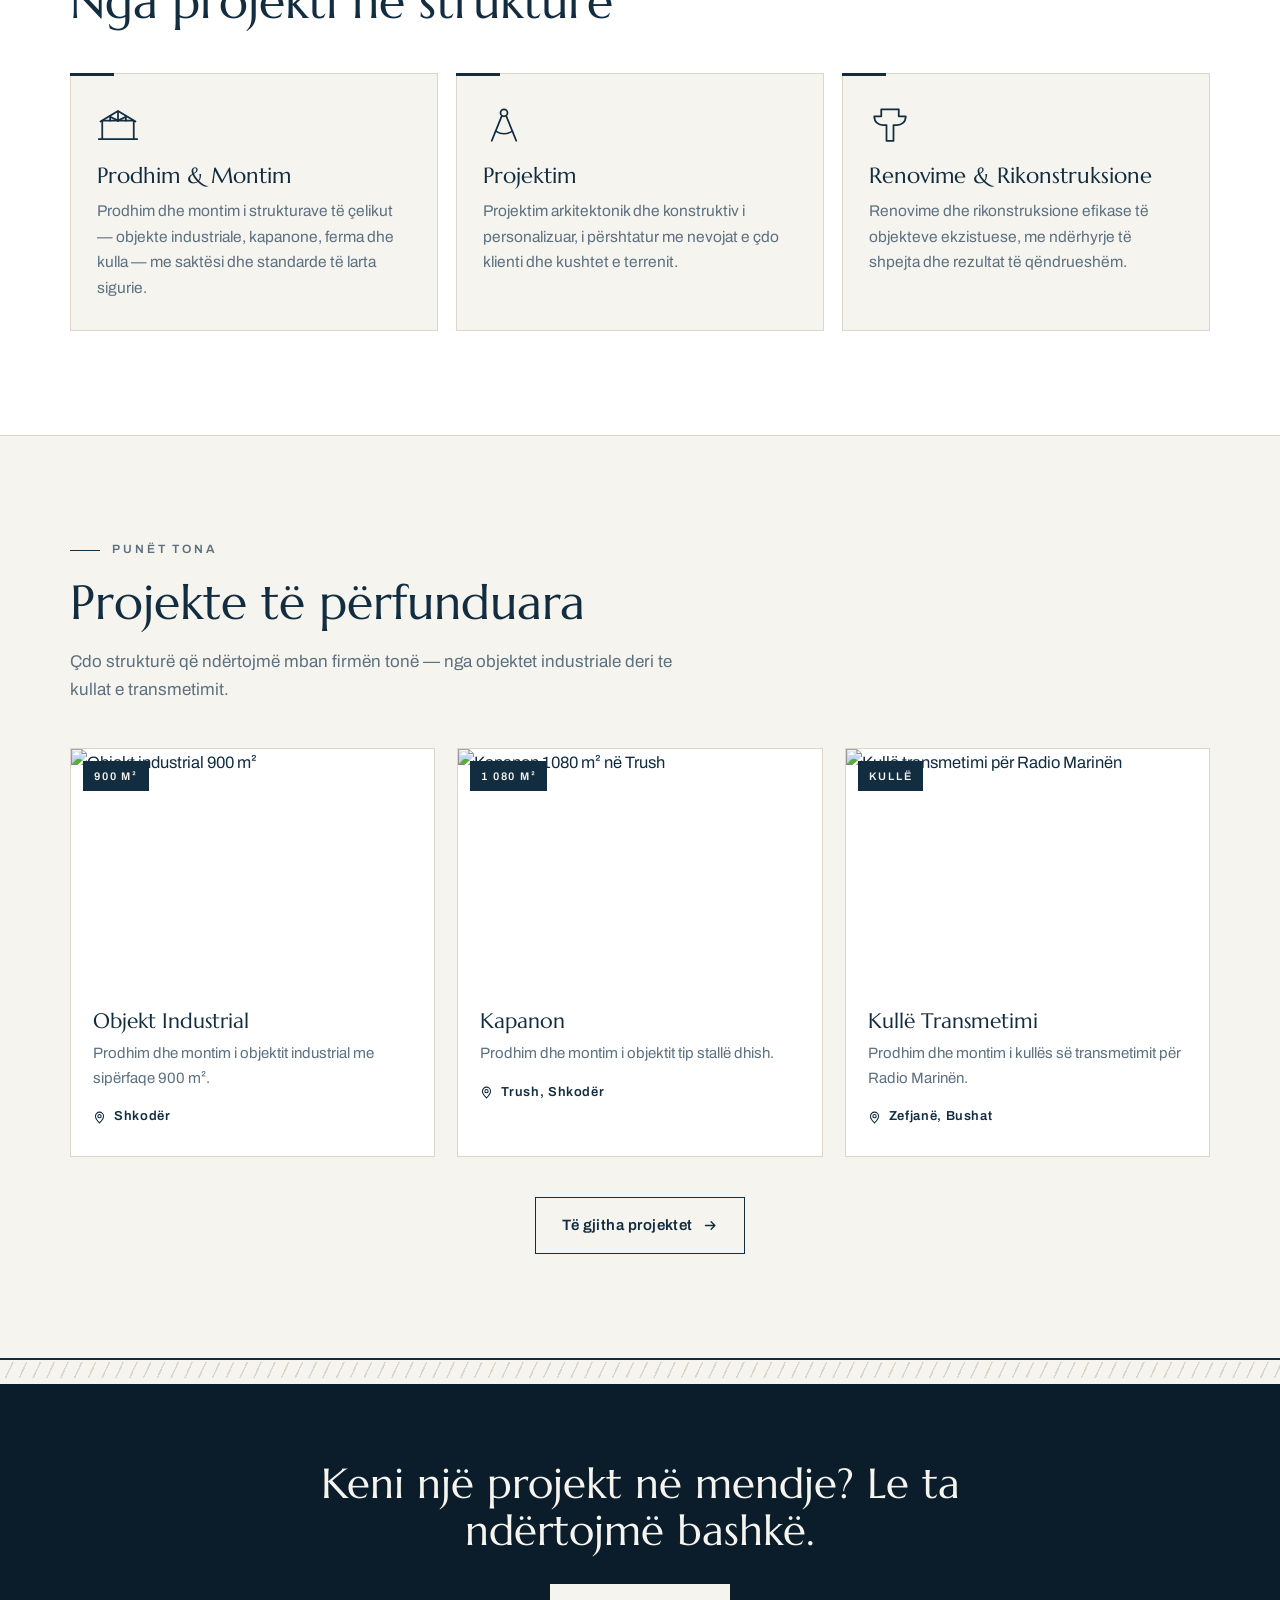
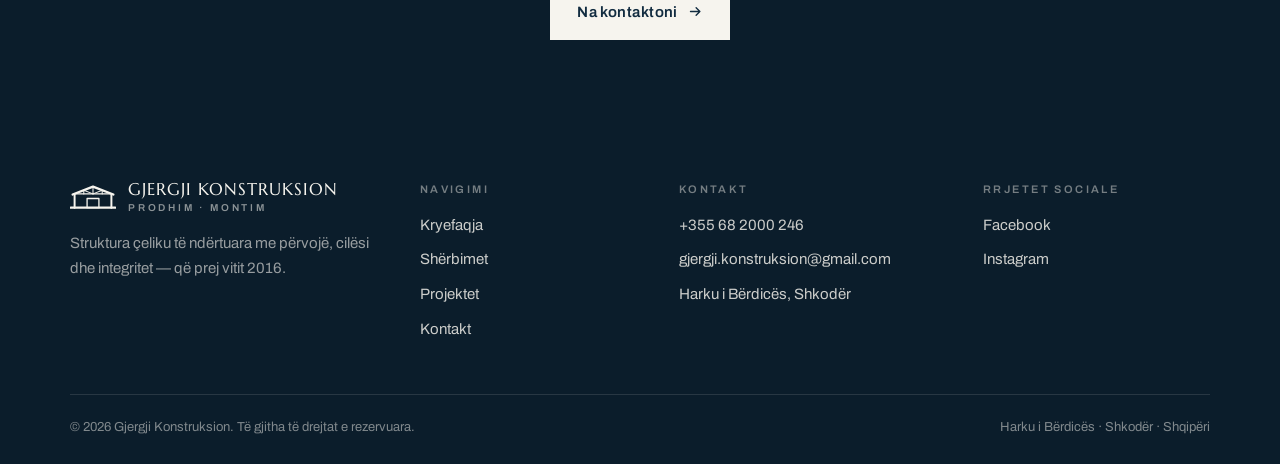
==== commit 7cb9fdd0: "Add files via upload" ====
--- a/index.html
+++ b/index.html
@@ -4,23 +4,54 @@
   <meta charset="UTF-8">
   <meta name="viewport" content="width=device-width, initial-scale=1.0">
   <title>Gjergji Konstruksion — Struktura Çeliku · Prodhim & Montim · Shkodër</title>
-  <meta name="description" content="Gjergji Konstruksion — kompani ndërtimi me 8+ vjet përvojë në prodhimin dhe montimin e strukturave të çelikut në Shkodër dhe në gjithë Shqipërinë.">
-  <link rel="icon" href="https://gjergji-konstruksion.github.io/Berdice-e-Siperme-Shkoder/logo.png">
+  <meta name="description" content="Gjergji Konstruksion — kompani ndërtimi me 10+ vjet përvojë në prodhimin dhe montimin e strukturave të çelikut në Shkodër dhe në gjithë Shqipërinë.">
+  <link rel="icon" href="assets/favicon.ico" sizes="32x32">
+  <link rel="icon" href="assets/favicon-192.png" type="image/png" sizes="192x192">
+  <link rel="apple-touch-icon" href="assets/favicon-512.png">
   <link rel="preconnect" href="https://fonts.googleapis.com">
   <link rel="preconnect" href="https://fonts.gstatic.com" crossorigin>
-  <link href="https://fonts.googleapis.com/css2?family=Barlow+Condensed:wght@600;700&family=Barlow:wght@400;500;600&family=IBM+Plex+Mono:wght@400;500&display=swap" rel="stylesheet">
-  <link rel="stylesheet" href="https://cdnjs.cloudflare.com/ajax/libs/font-awesome/6.5.1/css/all.min.css">
+  <link href="https://fonts.googleapis.com/css2?family=Marcellus&family=Archivo:wght@400;500;600&display=swap" rel="stylesheet">
   <link rel="stylesheet" href="styles.css">
 </head>
 <body>
 
+<!-- SVG icon sprite -->
+<svg width="0" height="0" style="position:absolute" aria-hidden="true">
+  <defs>
+    <symbol id="i-mark" viewBox="0 0 140 100">
+      <g stroke="currentColor" fill="none" stroke-linecap="round" stroke-linejoin="round">
+        <path d="M8 44 L70 20 L132 44" stroke-width="7"/>
+        <g stroke-width="3.2">
+          <line x1="16" y1="42" x2="124" y2="42"/>
+          <line x1="70" y1="22" x2="70" y2="42"/>
+          <line x1="42" y1="31" x2="42" y2="42"/><line x1="42" y1="31" x2="70" y2="42"/>
+          <line x1="98" y1="31" x2="98" y2="42"/><line x1="98" y1="31" x2="70" y2="42"/>
+        </g>
+        <line x1="14" y1="45" x2="14" y2="84" stroke-width="6"/>
+        <line x1="126" y1="45" x2="126" y2="84" stroke-width="6"/>
+        <rect x="52" y="56" width="36" height="28" stroke-width="4"/>
+        <line x1="2" y1="84" x2="138" y2="84" stroke-width="7"/>
+      </g>
+    </symbol>
+    <symbol id="i-arrow" viewBox="0 0 24 24"><path d="M4 12h15M13 6l6 6-6 6" fill="none" stroke="currentColor" stroke-width="2.2" stroke-linecap="round" stroke-linejoin="round"/></symbol>
+    <symbol id="i-pin" viewBox="0 0 24 24"><g fill="none" stroke="currentColor" stroke-width="2"><path d="M12 22C12 22 4.5 14.5 4.5 9.5C4.5 5.4 7.9 2 12 2C16.1 2 19.5 5.4 19.5 9.5C19.5 14.5 12 22 12 22Z"/><circle cx="12" cy="9.5" r="3"/></g></symbol>
+    <symbol id="i-menu" viewBox="0 0 24 24"><path d="M3 6h18M3 12h18M3 18h18" fill="none" stroke="currentColor" stroke-width="2.2" stroke-linecap="round"/></symbol>
+    <symbol id="i-x" viewBox="0 0 24 24"><path d="M5 5l14 14M19 5L5 19" fill="none" stroke="currentColor" stroke-width="2.2" stroke-linecap="round"/></symbol>
+    <symbol id="i-truss" viewBox="0 0 48 48"><g fill="none" stroke="currentColor" stroke-width="2" stroke-linecap="round" stroke-linejoin="round"><path d="M4 20 L24 8 L44 20"/><line x1="7" y1="19" x2="41" y2="19"/><line x1="24" y1="9.5" x2="24" y2="19"/><line x1="15" y1="14.5" x2="15" y2="19"/><line x1="15" y1="14.5" x2="24" y2="19"/><line x1="33" y1="14.5" x2="33" y2="19"/><line x1="33" y1="14.5" x2="24" y2="19"/><line x1="6" y1="20" x2="6" y2="40"/><line x1="42" y1="20" x2="42" y2="40"/><line x1="2" y1="40" x2="46" y2="40"/></g></symbol>
+    <symbol id="i-compass" viewBox="0 0 48 48"><g fill="none" stroke="currentColor" stroke-width="2" stroke-linecap="round" stroke-linejoin="round"><circle cx="24" cy="10" r="4"/><path d="M21.5 13.5 L10 42M26.5 13.5 L38 42"/><path d="M14.5 31 A17 17 0 0 0 33.5 31"/></g></symbol>
+    <symbol id="i-renov" viewBox="0 0 48 48"><g fill="none" stroke="currentColor" stroke-width="2" stroke-linecap="round" stroke-linejoin="round"><path d="M14 6 L14 14 L6 14 C6 21 11 24 16 24 L20 24 L20 42 L28 42 L28 24 L32 24 C37 24 42 21 42 14 L34 14 L34 6 Z"/></g></symbol>
+  </defs>
+</svg>
+
 <header class="site-header">
   <div class="container">
     <a class="brand" href="index.html">
-      <img src="https://gjergji-konstruksion.github.io/Berdice-e-Siperme-Shkoder/logo.png" alt="Gjergji Konstruksion">
+      <svg class="brand-mark" width="46" height="33" viewBox="0 0 140 100" aria-hidden="true"><use href="#i-mark"/></svg>
       <div class="brand-name">Gjergji Konstruksion<span>Prodhim · Montim</span></div>
     </a>
-    <button class="menu-toggle" aria-label="Menu" aria-expanded="false"><i class="fas fa-bars"></i></button>
+    <button class="menu-toggle" aria-label="Menu" aria-expanded="false">
+      <svg class="ico-menu" width="20" height="20" viewBox="0 0 24 24"><use href="#i-menu"/></svg>
+    </button>
     <nav class="nav">
       <ul>
         <li><a href="index.html" class="active">Kryefaqja</a></li>
@@ -34,20 +65,26 @@
 
 <!-- HERO -->
 <section class="hero">
-  <div class="hero-bg" style="background-image:url('https://gjergji-konstruksion.github.io/Berdice-e-Siperme-Shkoder/project9.jpg')"></div>
   <div class="container hero-inner">
-    <p class="eyebrow">Shkodër · Që prej 2016</p>
-    <h1>Struktura <em>çeliku</em> të ndërtuara për të zgjatur</h1>
-    <p class="lead">Prodhim dhe montim i objekteve industriale, kapanoneve dhe strukturave metalike — me cilësi dhe integritet në çdo hap të procesit.</p>
-    <div class="hero-actions">
-      <a href="kontakt.html" class="btn btn-solid">Kërko ofertë <i class="fas fa-arrow-right"></i></a>
-      <a href="projekte.html" class="btn btn-ghost">Shiko projektet</a>
-    </div>
+    <div>
+      <p class="eyebrow">Shkodër · Që prej 2016</p>
+      <h1>Struktura <em>çeliku</em> të ndërtuara për të zgjatur</h1>
+      <p class="lead">Prodhim dhe montim i objekteve industriale, kapanoneve dhe strukturave metalike — me cilësi dhe integritet në çdo hap të procesit.</p>
+      <div class="hero-actions">
+        <a href="kontakt.html" class="btn btn-solid">Kërko ofertë <svg width="15" height="15" viewBox="0 0 24 24"><use href="#i-arrow"/></svg></a>
+        <a href="projekte.html" class="btn btn-ghost">Shiko projektet</a>
+      </div>
+    </div>
+    <figure class="frame reveal">
+      <span class="tick-a"></span><span class="tick-b"></span>
+      <img src="https://gjergji-konstruksion.github.io/Berdice-e-Siperme-Shkoder/project9.jpg" alt="Objekt industrial 900 m² në Shkodër" loading="eager">
+      <figcaption>OBJEKT INDUSTRIAL · 900 M²</figcaption>
+    </figure>
   </div>
   <div class="stat-strip">
     <div class="container">
       <div class="stat"><b>10<sup>+</sup></b><span>Vjet përvojë</span></div>
-      <div class="stat"><b>20000<sup>+ m²</sup></b><span>Sipërfaqe të montuara</span></div>
+      <div class="stat"><b>20 000<sup>+ m²</sup></b><span>Sipërfaqe të montuara</span></div>
       <div class="stat"><b>100<sup>%</sup></b><span>Projekte të dorëzuara</span></div>
     </div>
   </div>
@@ -61,14 +98,16 @@
       <h2 class="section-title">Përvojë dhe pasion për ndërtimin</h2>
       <p class="lead">Për më shumë se 10 vjet, Gjergji Konstruksion ka ofruar shërbime cilësore në fushën e ndërtimit, duke punuar në projekte të ndryshme private dhe publike. Ne specializohemi në fazën e prodhimit dhe montimit të objekteve, duke garantuar cilësi dhe integritet në çdo hap të procesit tonë.</p>
       <ul class="about-points">
-        <li><i class="fas fa-check"></i> Objekte industriale, kapanone dhe ferma</li>
-        <li><i class="fas fa-check"></i> Struktura metalike të certifikuara për projekte publike</li>
-        <li><i class="fas fa-check"></i> Ekip i kualifikuar, nga projektimi deri te montimi final</li>
+        <li>Objekte industriale, kapanone dhe ferma</li>
+        <li>Struktura metalike të certifikuara për projekte publike</li>
+        <li>Ekip i kualifikuar, nga projektimi deri te montimi final</li>
       </ul>
-    </div>
-    <figure class="about-figure reveal">
-      <img src="https://gjergji-konstruksion.github.io/Berdice-e-Siperme-Shkoder/project5.jpg" alt="Kapanon 1080 m² në Trush, Shkodër">
-      <figcaption class="dim-tag">KAPANON · 1 080 M²</figcaption>
+      <div class="dim-rule"></div>
+    </div>
+    <figure class="frame reveal">
+      <span class="tick-a"></span><span class="tick-b"></span>
+      <img src="https://gjergji-konstruksion.github.io/Berdice-e-Siperme-Shkoder/project5.jpg" alt="Kapanon 1080 m² në Trush, Shkodër" loading="lazy">
+      <figcaption>KAPANON · 1 080 M²</figcaption>
     </figure>
   </div>
 </section>
@@ -82,17 +121,17 @@
     </div>
     <div class="services-grid">
       <article class="service reveal">
-        <i class="fas fa-industry"></i>
+        <svg width="42" height="42" viewBox="0 0 48 48"><use href="#i-truss"/></svg>
         <h3>Prodhim & Montim</h3>
         <p>Prodhim dhe montim i strukturave të çelikut — objekte industriale, kapanone, ferma dhe kulla — me saktësi dhe standarde të larta sigurie.</p>
       </article>
       <article class="service reveal">
-        <i class="fas fa-drafting-compass"></i>
+        <svg width="42" height="42" viewBox="0 0 48 48"><use href="#i-compass"/></svg>
         <h3>Projektim</h3>
         <p>Projektim arkitektonik dhe konstruktiv i personalizuar, i përshtatur me nevojat e çdo klienti dhe kushtet e terrenit.</p>
       </article>
       <article class="service reveal">
-        <i class="fas fa-hammer"></i>
+        <svg width="42" height="42" viewBox="0 0 48 48"><use href="#i-renov"/></svg>
         <h3>Renovime & Rikonstruksione</h3>
         <p>Renovime dhe rikonstruksione efikase të objekteve ekzistuese, me ndërhyrje të shpejta dhe rezultat të qëndrueshëm.</p>
       </article>
@@ -111,49 +150,51 @@
     <div class="projects-grid">
       <article class="project-card reveal">
         <div class="project-media">
-          <img src="https://gjergji-konstruksion.github.io/Berdice-e-Siperme-Shkoder/project9.jpg" alt="Objekt industrial 900 m²">
+          <img src="https://gjergji-konstruksion.github.io/Berdice-e-Siperme-Shkoder/project9.jpg" alt="Objekt industrial 900 m²" loading="lazy">
           <span class="area-tag">900 M²</span>
         </div>
         <div class="project-body">
           <h3>Objekt Industrial</h3>
           <p>Prodhim dhe montim i objektit industrial me sipërfaqe 900 m².</p>
-          <span class="project-loc"><i class="fas fa-location-dot"></i> Shkodër</span>
+          <span class="project-loc"><svg width="13" height="13" viewBox="0 0 24 24"><use href="#i-pin"/></svg> Shkodër</span>
         </div>
       </article>
       <article class="project-card reveal">
         <div class="project-media">
-          <img src="https://gjergji-konstruksion.github.io/Berdice-e-Siperme-Shkoder/project5.jpg" alt="Kapanon 1080 m² në Trush">
+          <img src="https://gjergji-konstruksion.github.io/Berdice-e-Siperme-Shkoder/project5.jpg" alt="Kapanon 1080 m² në Trush" loading="lazy">
           <span class="area-tag">1 080 M²</span>
         </div>
         <div class="project-body">
           <h3>Kapanon</h3>
           <p>Prodhim dhe montim i objektit tip stallë dhish.</p>
-          <span class="project-loc"><i class="fas fa-location-dot"></i> Trush, Shkodër</span>
+          <span class="project-loc"><svg width="13" height="13" viewBox="0 0 24 24"><use href="#i-pin"/></svg> Trush, Shkodër</span>
         </div>
       </article>
       <article class="project-card reveal">
         <div class="project-media">
-          <img src="https://gjergji-konstruksion.github.io/Berdice-e-Siperme-Shkoder/project8.jpg" alt="Kullë transmetimi për Radio Marinën">
+          <img src="https://gjergji-konstruksion.github.io/Berdice-e-Siperme-Shkoder/project8.jpg" alt="Kullë transmetimi për Radio Marinën" loading="lazy">
           <span class="area-tag">KULLË</span>
         </div>
         <div class="project-body">
           <h3>Kullë Transmetimi</h3>
           <p>Prodhim dhe montim i kullës së transmetimit për Radio Marinën.</p>
-          <span class="project-loc"><i class="fas fa-location-dot"></i> Zefjanë, Bushat</span>
+          <span class="project-loc"><svg width="13" height="13" viewBox="0 0 24 24"><use href="#i-pin"/></svg> Zefjanë, Bushat</span>
         </div>
       </article>
     </div>
     <div class="projects-more reveal">
-      <a href="projekte.html" class="btn btn-ghost">Të gjitha projektet <i class="fas fa-arrow-right"></i></a>
-    </div>
-  </div>
-</section>
+      <a href="projekte.html" class="btn btn-ghost">Të gjitha projektet <svg width="15" height="15" viewBox="0 0 24 24"><use href="#i-arrow"/></svg></a>
+    </div>
+  </div>
+</section>
+
+<div class="groundline" aria-hidden="true"></div>
 
 <!-- CTA -->
 <section class="cta-band">
   <div class="container reveal">
     <h2>Keni një projekt në mendje? Le ta ndërtojmë bashkë.</h2>
-    <a href="kontakt.html" class="btn btn-solid">Na kontaktoni <i class="fas fa-arrow-right"></i></a>
+    <a href="kontakt.html" class="btn btn-solid">Na kontaktoni <svg width="15" height="15" viewBox="0 0 24 24"><use href="#i-arrow"/></svg></a>
   </div>
 </section>
 
@@ -163,7 +204,7 @@
     <div class="footer-grid">
       <div class="footer-brand">
         <a class="brand" href="index.html">
-          <img src="https://gjergji-konstruksion.github.io/Berdice-e-Siperme-Shkoder/logo.png" alt="Gjergji Konstruksion">
+          <svg class="brand-mark" width="46" height="33" viewBox="0 0 140 100" aria-hidden="true"><use href="#i-mark"/></svg>
           <div class="brand-name">Gjergji Konstruksion<span>Prodhim · Montim</span></div>
         </a>
         <p>Struktura çeliku të ndërtuara me përvojë, cilësi dhe integritet — që prej vitit 2016.</p>
@@ -182,14 +223,14 @@
         <ul>
           <li><a href="tel:+355682000246">+355 68 2000 246</a></li>
           <li><a href="mailto:gjergji.konstruksion@gmail.com">gjergji.konstruksion@gmail.com</a></li>
-          <li><a href="https://maps.app.goo.gl/" onclick="return true">Harku i Bërdicës, Shkodër</a></li>
+          <li><span>Harku i Bërdicës, Shkodër</span></li>
         </ul>
       </div>
       <div class="footer-col">
         <small>Rrjetet sociale</small>
         <ul>
-          <li><a href="https://www.facebook.com/gjergji.konstruksion.3/" target="_blank" rel="noopener"><i class="fab fa-facebook-f"></i>&nbsp;&nbsp;Facebook</a></li>
-          <li><a href="https://www.instagram.com/gjergji_konstruksion" target="_blank" rel="noopener"><i class="fab fa-instagram"></i>&nbsp;&nbsp;Instagram</a></li>
+          <li><a href="https://www.facebook.com/gjergji.konstruksion.3/" target="_blank" rel="noopener">Facebook</a></li>
+          <li><a href="https://www.instagram.com/gjergji_konstruksion" target="_blank" rel="noopener">Instagram</a></li>
         </ul>
       </div>
     </div>
--- a/styles.css
+++ b/styles.css
@@ -1,32 +1,34 @@
 /* ============================================================
-   GJERGJI KONSTRUKSION — Dark Industrial Design System
+   GJERGJI KONSTRUKSION — Architectural Design System
+   Bone white · Deep navy · Engineering-drawing details
+   Mobile-first
    ============================================================ */
 :root {
-  --bg: #101418;
-  --surface: #171c22;
-  --surface-2: #1e252d;
-  --line: #2a323c;
-  --line-soft: #222932;
-  --text: #e9ecef;
-  --muted: #9aa4ae;
-  --accent: #ff7a1a;
-  --accent-soft: rgba(255, 122, 26, 0.12);
-  --mono: 'IBM Plex Mono', ui-monospace, monospace;
-  --display: 'Barlow Condensed', sans-serif;
-  --body: 'Barlow', sans-serif;
-  --container: 1160px;
-  --radius: 4px;
+  --bone: #F6F4EE;
+  --paper: #FFFFFF;
+  --ink: #122C40;
+  --ink-deep: #0B1D2B;
+  --steel: #5C7080;
+  --hairline: #DCD6C8;
+  --hairline-soft: #E7E2D7;
+  --display: 'Marcellus', serif;
+  --body: 'Archivo', sans-serif;
+  --container: 1140px;
+  --pad: 20px;
 }
 
 * { margin: 0; padding: 0; box-sizing: border-box; }
-
 html { scroll-behavior: smooth; }
+@media (prefers-reduced-motion: reduce) {
+  html { scroll-behavior: auto; }
+  *, *::before, *::after { animation: none !important; transition: none !important; }
+}
 
 body {
-  background: var(--bg);
-  color: var(--text);
+  background: var(--bone);
+  color: var(--ink);
   font-family: var(--body);
-  font-size: 17px;
+  font-size: 16.5px;
   line-height: 1.65;
   -webkit-font-smoothing: antialiased;
 }
@@ -34,489 +36,487 @@
 img { display: block; max-width: 100%; }
 a { color: inherit; text-decoration: none; }
 ul { list-style: none; }
+svg { display: block; }
+
+a:focus-visible, button:focus-visible {
+  outline: 2px solid var(--ink);
+  outline-offset: 3px;
+}
 
 .container {
-  width: min(var(--container), calc(100% - 48px));
+  width: min(var(--container), calc(100% - 2 * var(--pad)));
   margin-inline: auto;
 }
 
-::selection { background: var(--accent); color: #14100b; }
-
-/* ---------- Utility type ---------- */
+::selection { background: var(--ink); color: var(--bone); }
+
+/* ---------- Type ---------- */
+h1, h2, h3 { font-family: var(--display); font-weight: 400; line-height: 1.12; }
+
 .eyebrow {
-  font-family: var(--mono);
-  font-size: 12.5px;
-  letter-spacing: 0.22em;
+  font-size: 12px;
+  font-weight: 600;
+  letter-spacing: 0.24em;
   text-transform: uppercase;
-  color: var(--accent);
+  color: var(--steel);
   display: flex;
   align-items: center;
-  gap: 14px;
-  margin-bottom: 18px;
-}
-.eyebrow::before {
+  gap: 12px;
+  margin-bottom: 16px;
+}
+.eyebrow::before { content: ""; width: 30px; height: 1px; background: var(--ink); }
+
+.section-title { font-size: clamp(30px, 4.6vw, 48px); margin-bottom: 18px; }
+.lead { color: var(--steel); max-width: 620px; font-size: 17px; }
+
+/* Dimension-line divider (engineering drawing signature) */
+.dim-rule {
+  position: relative;
+  height: 1px;
+  background: var(--ink);
+  margin: 26px 0 0;
+  max-width: 190px;
+  opacity: .8;
+}
+.dim-rule::before, .dim-rule::after {
   content: "";
-  width: 34px;
-  height: 1px;
-  background: var(--accent);
-}
-
-h1, h2, h3 {
-  font-family: var(--display);
-  text-transform: uppercase;
-  line-height: 1.02;
-  letter-spacing: 0.01em;
-  font-weight: 700;
-}
-
-.section-title {
-  font-size: clamp(38px, 5vw, 58px);
-  margin-bottom: 20px;
-}
-
-.lead { color: var(--muted); max-width: 640px; }
+  position: absolute;
+  top: -4px;
+  width: 1px;
+  height: 9px;
+  background: var(--ink);
+}
+.dim-rule::before { left: 0; }
+.dim-rule::after { right: 0; }
+
+/* ---------- Buttons ---------- */
+.btn {
+  display: inline-flex;
+  align-items: center;
+  gap: 10px;
+  font-weight: 600;
+  font-size: 15px;
+  letter-spacing: 0.03em;
+  padding: 15px 26px;
+  border: 1px solid var(--ink);
+  min-height: 48px;
+  transition: background .18s ease, color .18s ease;
+}
+.btn svg { width: 15px; height: 15px; }
+.btn-solid { background: var(--ink); color: var(--bone); }
+.btn-solid:hover { background: var(--ink-deep); }
+.btn-ghost { background: transparent; color: var(--ink); }
+.btn-ghost:hover { background: var(--ink); color: var(--bone); }
 
 /* ---------- Header ---------- */
 .site-header {
-  position: fixed;
-  inset: 0 0 auto 0;
-  z-index: 100;
-  background: rgba(16, 20, 24, 0.86);
-  backdrop-filter: blur(12px);
-  border-bottom: 1px solid var(--line-soft);
+  position: sticky;
+  top: 0;
+  z-index: 50;
+  background: rgba(246, 244, 238, 0.92);
+  backdrop-filter: blur(8px);
+  border-bottom: 1px solid var(--hairline);
 }
 .site-header .container {
   display: flex;
   align-items: center;
   justify-content: space-between;
-  height: 76px;
-}
-.brand {
-  display: flex;
-  align-items: center;
-  gap: 14px;
-}
-.brand img { height: 44px; width: auto; }
+  height: 68px;
+}
+.brand { display: flex; align-items: center; gap: 12px; }
+.brand-mark { width: 46px; height: auto; color: var(--ink); flex-shrink: 0; }
 .brand-name {
   font-family: var(--display);
-  font-weight: 700;
-  font-size: 21px;
+  font-size: 17px;
+  letter-spacing: 0.06em;
+  line-height: 1.15;
   text-transform: uppercase;
-  letter-spacing: 0.04em;
-  line-height: 1;
-}
-.brand-name span { display: block; font-size: 11px; font-family: var(--mono); font-weight: 400; letter-spacing: 0.3em; color: var(--accent); margin-top: 4px; }
-
-.nav ul { display: flex; gap: 36px; align-items: center; }
-.nav a {
-  font-family: var(--mono);
-  font-size: 13px;
-  letter-spacing: 0.14em;
-  text-transform: uppercase;
-  color: var(--muted);
-  padding: 6px 0;
-  border-bottom: 2px solid transparent;
-  transition: color 0.2s, border-color 0.2s;
-}
-.nav a:hover { color: var(--text); }
-.nav a.active { color: var(--text); border-color: var(--accent); }
-.nav .nav-cta {
-  border: 1px solid var(--accent);
-  color: var(--accent);
-  padding: 10px 22px;
-  transition: background 0.2s, color 0.2s;
-}
-.nav .nav-cta:hover { background: var(--accent); color: #14100b; }
-
-.menu-toggle {
-  display: none;
-  background: none;
-  border: 1px solid var(--line);
-  color: var(--text);
-  width: 44px;
-  height: 44px;
-  cursor: pointer;
-  font-size: 18px;
-}
-
-/* ---------- Buttons ---------- */
-.btn {
-  display: inline-flex;
-  align-items: center;
-  gap: 12px;
-  font-family: var(--mono);
-  font-size: 13.5px;
-  letter-spacing: 0.14em;
-  text-transform: uppercase;
-  padding: 16px 30px;
-  border: 1px solid var(--accent);
-  transition: transform 0.18s, background 0.2s, color 0.2s;
-}
-.btn-solid { background: var(--accent); color: #14100b; font-weight: 600; }
-.btn-solid:hover { transform: translateY(-2px); background: #ff8c3d; }
-.btn-ghost { color: var(--text); border-color: var(--line); }
-.btn-ghost:hover { border-color: var(--accent); color: var(--accent); }
-.btn i { font-size: 12px; }
-
-/* ---------- Hero ---------- */
-.hero {
-  min-height: 100svh;
   display: flex;
   flex-direction: column;
-  justify-content: flex-end;
+}
+.brand-name span {
+  font-family: var(--body);
+  font-size: 10px;
+  font-weight: 600;
+  letter-spacing: 0.28em;
+  color: var(--steel);
+  margin-top: 2px;
+}
+
+.menu-toggle {
+  background: none;
+  border: 1px solid var(--hairline);
+  color: var(--ink);
+  width: 46px;
+  height: 46px;
+  display: grid;
+  place-items: center;
+  cursor: pointer;
+}
+.menu-toggle svg { width: 20px; height: 20px; }
+
+.nav {
+  position: fixed;
+  inset: 68px 0 auto 0;
+  background: var(--ink-deep);
+  transform: translateY(-110%);
+  transition: transform .28s ease;
+  z-index: 40;
+}
+.nav.open { transform: translateY(0); }
+.nav ul { padding: 10px 0 18px; }
+.nav a {
+  display: block;
+  padding: 15px var(--pad);
+  color: var(--bone);
+  font-size: 16px;
+  font-weight: 500;
+  border-bottom: 1px solid rgba(246, 244, 238, 0.08);
+}
+.nav a.active { color: #fff; font-weight: 600; }
+.nav .nav-cta { color: #fff; }
+
+@media (min-width: 900px) {
+  .menu-toggle { display: none; }
+  .nav {
+    position: static;
+    background: none;
+    transform: none;
+    transition: none;
+  }
+  .nav ul { display: flex; align-items: center; gap: 6px; padding: 0; }
+  .nav a {
+    color: var(--ink);
+    font-size: 14.5px;
+    padding: 10px 14px;
+    border-bottom: none;
+    position: relative;
+  }
+  .nav a:not(.nav-cta)::after {
+    content: "";
+    position: absolute;
+    left: 14px;
+    right: 14px;
+    bottom: 4px;
+    height: 1px;
+    background: var(--ink);
+    transform: scaleX(0);
+    transform-origin: left;
+    transition: transform .2s ease;
+  }
+  .nav a:not(.nav-cta):hover::after,
+  .nav a.active:not(.nav-cta)::after { transform: scaleX(1); }
+  .nav .nav-cta {
+    border: 1px solid var(--ink);
+    background: var(--ink);
+    color: var(--bone);
+    margin-left: 12px;
+    padding: 11px 20px;
+  }
+  .nav .nav-cta:hover { background: var(--ink-deep); }
+}
+
+/* ---------- Drawing frame for photos ---------- */
+.frame {
   position: relative;
-  isolation: isolate;
-  padding-top: 76px;
-}
-.hero-bg {
-  position: absolute;
-  inset: 0;
-  z-index: -2;
-  background-size: cover;
-  background-position: center;
-  filter: saturate(0.82) contrast(1.05);
-}
-.hero::after {
+  background: var(--paper);
+  border: 1px solid var(--ink);
+  padding: 10px;
+}
+.frame::before, .frame::after,
+.frame .tick-a, .frame .tick-b {
   content: "";
   position: absolute;
-  inset: 0;
-  z-index: -1;
-  background:
-    linear-gradient(180deg, rgba(16,20,24,0.55) 0%, rgba(16,20,24,0.35) 40%, rgba(16,20,24,0.96) 88%),
-    linear-gradient(90deg, rgba(16,20,24,0.72) 0%, rgba(16,20,24,0.1) 70%);
-}
-.hero-inner { padding-bottom: 0; }
-.hero .eyebrow { margin-bottom: 22px; }
+  width: 14px;
+  height: 14px;
+  border-color: var(--ink);
+  border-style: solid;
+  border-width: 0;
+}
+.frame::before { top: -6px; left: -6px; border-top-width: 2px; border-left-width: 2px; }
+.frame::after { top: -6px; right: -6px; border-top-width: 2px; border-right-width: 2px; }
+.frame .tick-a { bottom: -6px; left: -6px; border-bottom-width: 2px; border-left-width: 2px; }
+.frame .tick-b { bottom: -6px; right: -6px; border-bottom-width: 2px; border-right-width: 2px; }
+.frame img { width: 100%; aspect-ratio: 4 / 3; object-fit: cover; }
+.frame figcaption {
+  position: absolute;
+  left: 10px;
+  bottom: 10px;
+  background: var(--ink);
+  color: var(--bone);
+  font-size: 11px;
+  font-weight: 600;
+  letter-spacing: 0.18em;
+  padding: 7px 12px;
+}
+
+/* ---------- Hero ---------- */
+.hero { padding: 56px 0 0; }
+.hero-inner {
+  display: grid;
+  gap: 40px;
+}
 .hero h1 {
-  font-size: clamp(52px, 8.4vw, 108px);
-  max-width: 11ch;
-}
-.hero h1 em {
-  font-style: normal;
-  color: var(--accent);
-}
-.hero p.lead { margin: 26px 0 38px; font-size: 19px; }
-.hero-actions { display: flex; gap: 16px; flex-wrap: wrap; margin-bottom: 72px; }
-
-/* Stat strip — shop-drawing style */
+  font-size: clamp(38px, 7vw, 64px);
+  margin-bottom: 20px;
+  max-width: 15ch;
+}
+.hero h1 em { font-style: normal; border-bottom: 3px solid var(--ink); }
+.hero .lead { margin-bottom: 30px; }
+.hero-actions { display: flex; flex-wrap: wrap; gap: 12px; }
+
 .stat-strip {
-  border-top: 1px solid var(--line);
-  background: rgba(16,20,24,0.6);
-  backdrop-filter: blur(6px);
+  margin-top: 56px;
+  border-top: 1px solid var(--hairline);
+  border-bottom: 1px solid var(--hairline);
+  background: var(--paper);
 }
 .stat-strip .container {
   display: grid;
   grid-template-columns: repeat(3, 1fr);
 }
 .stat {
-  padding: 26px 0;
-  border-left: 1px solid var(--line);
-  padding-left: 28px;
-}
-.stat:first-child { border-left: none; padding-left: 0; }
+  padding: 22px 8px;
+  text-align: center;
+}
+.stat + .stat { border-left: 1px solid var(--hairline); }
 .stat b {
   font-family: var(--display);
-  font-weight: 700;
-  font-size: 40px;
-  line-height: 1;
+  font-weight: 400;
+  font-size: clamp(24px, 4.5vw, 40px);
   display: block;
 }
-.stat b sup { font-size: 0.5em; color: var(--accent); }
+.stat b sup { font-size: 0.45em; margin-left: 2px; }
 .stat span {
-  font-family: var(--mono);
-  font-size: 12px;
-  letter-spacing: 0.18em;
+  font-size: 11.5px;
+  font-weight: 600;
+  letter-spacing: 0.14em;
   text-transform: uppercase;
-  color: var(--muted);
+  color: var(--steel);
+}
+
+@media (min-width: 900px) {
+  .hero { padding-top: 84px; }
+  .hero-inner {
+    grid-template-columns: 1.05fr 0.95fr;
+    align-items: center;
+    gap: 64px;
+  }
 }
 
 /* ---------- Sections ---------- */
-.section { padding: 110px 0; }
-.section-alt { background: var(--surface); border-block: 1px solid var(--line-soft); }
-.section-head { margin-bottom: 56px; }
+.section { padding: 72px 0; }
+.section-alt { background: var(--paper); border-block: 1px solid var(--hairline); }
+.section-head { margin-bottom: 44px; }
+
+@media (min-width: 900px) { .section { padding: 104px 0; } }
 
 /* ---------- About ---------- */
-.about-grid {
-  display: grid;
-  grid-template-columns: 1.15fr 0.85fr;
-  gap: 64px;
-  align-items: center;
-}
-.about-grid .lead { max-width: none; margin-bottom: 22px; }
-.about-points { margin-top: 30px; display: grid; gap: 14px; }
+.about-grid { display: grid; gap: 44px; }
+.about-points { margin-top: 26px; display: grid; gap: 14px; }
 .about-points li {
   display: flex;
   gap: 14px;
   align-items: baseline;
-  color: var(--text);
-}
-.about-points i { color: var(--accent); font-size: 13px; }
-.about-figure { position: relative; }
-.about-figure img {
-  width: 100%;
-  aspect-ratio: 4 / 3;
-  object-fit: cover;
-  border: 1px solid var(--line);
-}
-.dim-tag {
-  position: absolute;
-  bottom: 16px;
-  left: 16px;
-  background: var(--bg);
-  border: 1px solid var(--accent);
-  color: var(--accent);
-  font-family: var(--mono);
-  font-size: 12px;
-  letter-spacing: 0.14em;
-  padding: 8px 14px;
+  font-weight: 500;
+}
+.about-points li::before {
+  content: "";
+  width: 9px;
+  height: 9px;
+  background: var(--ink);
+  flex-shrink: 0;
+  transform: rotate(45deg) translateY(-1px);
+}
+@media (min-width: 900px) {
+  .about-grid { grid-template-columns: 1.05fr 0.95fr; align-items: center; gap: 64px; }
 }
 
 /* ---------- Services ---------- */
-.services-grid {
-  display: grid;
-  grid-template-columns: repeat(3, 1fr);
-  gap: 1px;
-  background: var(--line);
-  border: 1px solid var(--line);
-}
+.services-grid { display: grid; gap: 18px; }
 .service {
-  background: var(--surface);
-  padding: 44px 36px;
-  transition: background 0.25s;
+  background: var(--bone);
+  border: 1px solid var(--hairline);
+  padding: 30px 26px;
   position: relative;
-  overflow: hidden;
-}
-.service:hover { background: var(--surface-2); }
+  transition: border-color .2s ease;
+}
 .service::before {
   content: "";
   position: absolute;
-  top: 0; left: 0;
-  width: 0; height: 3px;
-  background: var(--accent);
-  transition: width 0.3s;
-}
-.service:hover::before { width: 100%; }
-.service i {
-  font-size: 26px;
-  color: var(--accent);
-  margin-bottom: 22px;
-  display: block;
-}
-.service h3 { font-size: 26px; margin-bottom: 14px; }
-.service p { color: var(--muted); font-size: 16px; }
+  top: -1px;
+  left: -1px;
+  width: 44px;
+  height: 3px;
+  background: var(--ink);
+}
+.service:hover { border-color: var(--ink); }
+.service svg { width: 42px; height: 42px; color: var(--ink); margin-bottom: 18px; }
+.service h3 { font-size: 22px; margin-bottom: 10px; }
+.service p { color: var(--steel); font-size: 15.5px; }
+@media (min-width: 720px) { .services-grid { grid-template-columns: repeat(3, 1fr); } }
 
 /* ---------- Projects ---------- */
-.projects-grid {
-  display: grid;
-  grid-template-columns: repeat(3, 1fr);
-  gap: 28px;
-}
+.projects-grid { display: grid; gap: 22px; }
 .project-card {
-  background: var(--surface);
-  border: 1px solid var(--line);
-  overflow: hidden;
-  display: flex;
-  flex-direction: column;
-  transition: transform 0.22s, border-color 0.22s;
-}
-.project-card:hover { transform: translateY(-5px); border-color: var(--accent); }
+  background: var(--paper);
+  border: 1px solid var(--hairline);
+  transition: border-color .2s ease, transform .2s ease;
+}
+.project-card:hover { border-color: var(--ink); transform: translateY(-3px); }
 .project-media { position: relative; overflow: hidden; }
-.project-media img {
-  width: 100%;
-  aspect-ratio: 4 / 3;
-  object-fit: cover;
-  transition: transform 0.5s;
-}
-.project-card:hover .project-media img { transform: scale(1.05); }
+.project-media img { width: 100%; aspect-ratio: 16 / 10.5; object-fit: cover; }
 .area-tag {
   position: absolute;
-  top: 14px;
-  left: 14px;
-  background: var(--bg);
-  border-left: 3px solid var(--accent);
-  font-family: var(--mono);
-  font-size: 12.5px;
-  letter-spacing: 0.1em;
-  padding: 7px 12px;
-  color: var(--text);
-}
-.project-body { padding: 24px 24px 28px; flex: 1; display: flex; flex-direction: column; }
-.project-body h3 { font-size: 25px; margin-bottom: 8px; }
-.project-body p { color: var(--muted); font-size: 15.5px; flex: 1; }
+  top: 12px;
+  left: 12px;
+  background: var(--ink);
+  color: var(--bone);
+  font-size: 11px;
+  font-weight: 600;
+  letter-spacing: 0.16em;
+  padding: 6px 11px;
+}
+.project-body { padding: 22px 22px 24px; }
+.project-body h3 { font-size: 21px; margin-bottom: 8px; }
+.project-body p { color: var(--steel); font-size: 15px; margin-bottom: 14px; }
 .project-loc {
-  margin-top: 18px;
-  font-family: var(--mono);
-  font-size: 12px;
-  letter-spacing: 0.12em;
-  text-transform: uppercase;
-  color: var(--muted);
-  display: flex;
+  display: inline-flex;
   align-items: center;
-  gap: 10px;
-}
-.project-loc i { color: var(--accent); }
-.projects-more { margin-top: 48px; text-align: center; }
+  gap: 8px;
+  font-size: 13px;
+  font-weight: 600;
+  letter-spacing: 0.05em;
+  color: var(--ink);
+}
+.project-loc svg { width: 13px; height: 13px; }
+.projects-more { margin-top: 40px; text-align: center; }
+@media (min-width: 720px) { .projects-grid { grid-template-columns: repeat(2, 1fr); } }
+@media (min-width: 1020px) { .projects-grid { grid-template-columns: repeat(3, 1fr); } }
+
+/* ---------- Ground-line motif ---------- */
+.groundline {
+  height: 26px;
+  background:
+    linear-gradient(to bottom, var(--ink) 0 2.5px, transparent 2.5px),
+    repeating-linear-gradient(115deg, transparent 0 11px, var(--hairline) 11px 12.5px);
+  background-size: 100% 100%, 100% 16px;
+  background-repeat: no-repeat, repeat-x;
+  background-position: top, 0 4px;
+}
 
 /* ---------- CTA band ---------- */
 .cta-band {
-  background:
-    linear-gradient(90deg, rgba(255,122,26,0.09), transparent 60%),
-    var(--surface);
-  border-block: 1px solid var(--line);
-  padding: 84px 0;
-}
-.cta-band .container {
-  display: flex;
-  align-items: center;
-  justify-content: space-between;
-  gap: 40px;
-  flex-wrap: wrap;
-}
-.cta-band h2 { font-size: clamp(32px, 4.4vw, 50px); max-width: 16ch; }
-.cta-band .btn-solid { flex-shrink: 0; }
-
-/* ---------- Contact page ---------- */
-.contact-grid {
-  display: grid;
-  grid-template-columns: 0.9fr 1.1fr;
-  gap: 1px;
-  background: var(--line);
-  border: 1px solid var(--line);
-}
-.contact-panel { background: var(--surface); padding: 52px 46px; }
-.contact-list { display: grid; gap: 8px; margin-top: 34px; }
-.contact-item {
-  display: flex;
-  gap: 20px;
-  align-items: flex-start;
-  padding: 20px 0;
-  border-bottom: 1px solid var(--line-soft);
-}
-.contact-item:last-child { border-bottom: none; }
-.contact-item i {
-  color: var(--accent);
-  font-size: 18px;
-  width: 24px;
+  background: var(--ink-deep);
+  color: var(--bone);
+  padding: 76px 0;
   text-align: center;
-  margin-top: 4px;
+}
+.cta-band h2 {
+  font-size: clamp(26px, 4vw, 42px);
+  max-width: 24ch;
+  margin: 0 auto 30px;
+}
+.cta-band .btn-solid {
+  background: var(--bone);
+  color: var(--ink);
+  border-color: var(--bone);
+}
+.cta-band .btn-solid:hover { background: #fff; }
+
+/* ---------- Page hero (subpages) ---------- */
+.page-hero {
+  padding: 60px 0 52px;
+  border-bottom: 1px solid var(--hairline);
+}
+.page-hero h1 { font-size: clamp(34px, 6vw, 56px); margin-bottom: 16px; }
+@media (min-width: 900px) { .page-hero { padding: 88px 0 72px; } }
+
+/* ---------- Contact ---------- */
+.contact-grid { display: grid; gap: 40px; }
+.contact-panel {
+  background: var(--paper);
+  border: 1px solid var(--hairline);
+  padding: 34px 28px;
+}
+.contact-list { display: grid; gap: 24px; margin-top: 26px; }
+.contact-item { display: flex; gap: 16px; align-items: flex-start; }
+.contact-item > svg {
+  width: 22px;
+  height: 22px;
+  color: var(--ink);
+  flex-shrink: 0;
+  margin-top: 3px;
 }
 .contact-item small {
   display: block;
-  font-family: var(--mono);
-  font-size: 11.5px;
+  font-size: 11px;
+  font-weight: 600;
   letter-spacing: 0.18em;
   text-transform: uppercase;
-  color: var(--muted);
-  margin-bottom: 4px;
-}
-.contact-item a, .contact-item p { font-size: 18px; font-weight: 500; transition: color 0.2s; }
-.contact-item a:hover { color: var(--accent); }
-.socials { display: flex; gap: 14px; margin-top: 36px; }
+  color: var(--steel);
+  margin-bottom: 3px;
+}
+.contact-item a, .contact-item p { font-size: 16.5px; font-weight: 500; }
+.contact-item a:hover { text-decoration: underline; }
+.contact-actions { margin-top: 32px; display: flex; gap: 12px; flex-wrap: wrap; }
+.socials { display: flex; gap: 12px; margin-top: 30px; }
 .socials a {
-  width: 48px; height: 48px;
-  border: 1px solid var(--line);
+  width: 46px;
+  height: 46px;
+  border: 1px solid var(--hairline);
   display: grid;
   place-items: center;
-  font-size: 17px;
-  color: var(--muted);
-  transition: all 0.2s;
-}
-.socials a:hover { border-color: var(--accent); color: var(--accent); transform: translateY(-3px); }
-.map-panel { background: var(--surface); min-height: 480px; }
-.map-panel iframe {
-  width: 100%;
-  height: 100%;
-  min-height: 480px;
-  border: 0;
-  filter: grayscale(1) invert(0.9) contrast(0.9);
-}
-
-/* ---------- Page hero (inner pages) ---------- */
-.page-hero {
-  padding: 190px 0 90px;
-  background:
-    linear-gradient(180deg, rgba(255,122,26,0.05), transparent 55%),
-    var(--bg);
-  border-bottom: 1px solid var(--line-soft);
-}
-.page-hero h1 { font-size: clamp(46px, 6.4vw, 84px); }
-.page-hero .lead { margin-top: 20px; }
+  color: var(--ink);
+  transition: background .18s ease, color .18s ease, border-color .18s ease;
+}
+.socials a:hover { background: var(--ink); color: var(--bone); border-color: var(--ink); }
+.socials svg { width: 18px; height: 18px; }
+.contact-figure .frame img { aspect-ratio: 4 / 3.4; }
+@media (min-width: 900px) {
+  .contact-grid { grid-template-columns: 1fr 1fr; align-items: start; gap: 56px; }
+}
 
 /* ---------- Footer ---------- */
 .site-footer {
-  border-top: 1px solid var(--line);
-  padding: 56px 0 40px;
-  background: #0c0f13;
-}
-.footer-grid {
-  display: flex;
-  justify-content: space-between;
-  align-items: flex-start;
-  gap: 40px;
-  flex-wrap: wrap;
-  margin-bottom: 44px;
-}
-.footer-brand { max-width: 320px; }
-.footer-brand .brand { margin-bottom: 16px; }
-.footer-brand p { color: var(--muted); font-size: 15px; }
+  background: var(--ink-deep);
+  color: rgba(246, 244, 238, 0.82);
+  padding: 64px 0 0;
+  font-size: 15px;
+}
+.site-footer .brand-mark, .site-footer .brand-name { color: var(--bone); }
+.site-footer .brand-name span { color: rgba(246, 244, 238, 0.55); }
+.footer-grid { display: grid; gap: 38px; }
+.footer-brand p { margin-top: 18px; max-width: 300px; color: rgba(246,244,238,0.6); }
 .footer-col small {
   display: block;
-  font-family: var(--mono);
-  font-size: 11.5px;
-  letter-spacing: 0.2em;
+  font-size: 11px;
+  font-weight: 600;
+  letter-spacing: 0.22em;
   text-transform: uppercase;
-  color: var(--muted);
-  margin-bottom: 16px;
+  color: rgba(246, 244, 238, 0.45);
+  margin-bottom: 14px;
 }
 .footer-col ul { display: grid; gap: 10px; }
-.footer-col a { color: var(--text); font-size: 15.5px; transition: color 0.2s; }
-.footer-col a:hover { color: var(--accent); }
+.footer-col a:hover { color: #fff; text-decoration: underline; }
 .footer-bottom {
-  border-top: 1px solid var(--line-soft);
-  padding-top: 24px;
+  margin-top: 52px;
+  border-top: 1px solid rgba(246, 244, 238, 0.12);
+  padding: 22px 0 26px;
   display: flex;
+  flex-wrap: wrap;
+  gap: 8px 24px;
   justify-content: space-between;
-  gap: 16px;
-  flex-wrap: wrap;
-  font-family: var(--mono);
-  font-size: 12px;
-  letter-spacing: 0.08em;
-  color: var(--muted);
-}
-
-/* ---------- Reveal animation ---------- */
-.reveal { opacity: 0; transform: translateY(22px); transition: opacity 0.6s ease, transform 0.6s ease; }
+  font-size: 13px;
+  color: rgba(246, 244, 238, 0.5);
+}
+@media (min-width: 900px) {
+  .footer-grid { grid-template-columns: 1.4fr 1fr 1.2fr 1fr; gap: 32px; }
+}
+
+/* ---------- Reveal ---------- */
+.reveal { opacity: 0; transform: translateY(16px); transition: opacity .5s ease, transform .5s ease; }
 .reveal.in { opacity: 1; transform: none; }
 @media (prefers-reduced-motion: reduce) {
-  .reveal { opacity: 1; transform: none; transition: none; }
-  html { scroll-behavior: auto; }
-}
-
-/* ---------- Responsive ---------- */
-@media (max-width: 960px) {
-  .about-grid, .contact-grid { grid-template-columns: 1fr; }
-  .services-grid { grid-template-columns: 1fr; }
-  .projects-grid { grid-template-columns: repeat(2, 1fr); }
-  .map-panel { min-height: 380px; }
-}
-@media (max-width: 720px) {
-  .menu-toggle { display: grid; place-items: center; }
-  .nav {
-    position: fixed;
-    top: 76px; left: 0; right: 0;
-    background: #0c0f13;
-    border-bottom: 1px solid var(--line);
-    transform: translateY(-130%);
-    transition: transform 0.3s;
-  }
-  .nav.open { transform: none; }
-  .nav ul { flex-direction: column; gap: 0; padding: 12px 24px 24px; align-items: stretch; }
-  .nav a { display: block; padding: 14px 0; border-bottom: 1px solid var(--line-soft); }
-  .nav .nav-cta { text-align: center; margin-top: 14px; border-bottom: 1px solid var(--accent); }
-  .projects-grid { grid-template-columns: 1fr; }
-  .stat-strip .container { grid-template-columns: 1fr; }
-  .stat { border-left: none; padding-left: 0; border-top: 1px solid var(--line-soft); padding-block: 18px; }
-  .stat:first-child { border-top: none; }
-  .contact-panel { padding: 36px 26px; }
-  .section { padding: 80px 0; }
-}
+  .reveal { opacity: 1; transform: none; }
+}
